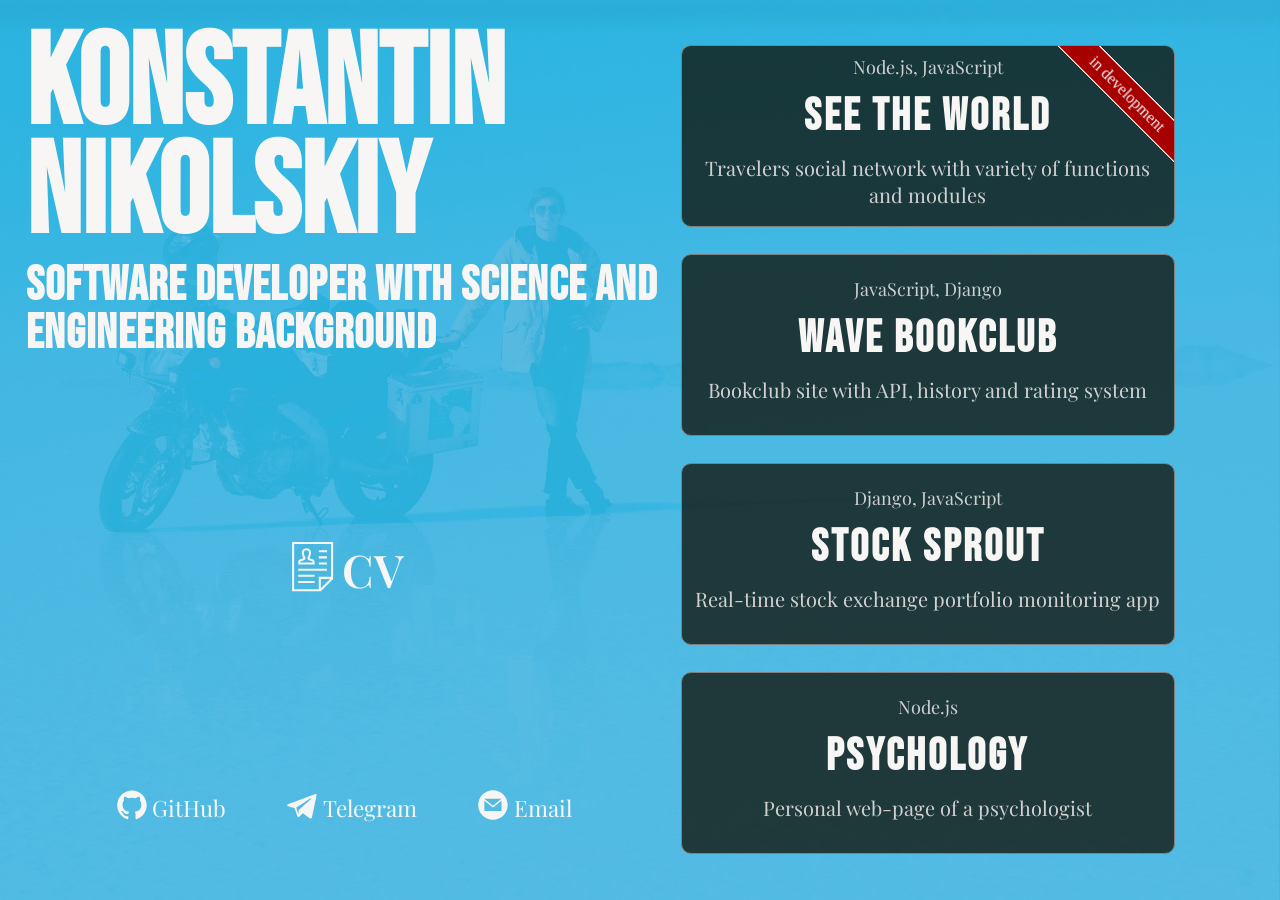
==== index.html @ f106eab8 "design improvements" ====
<!DOCTYPE html>

<html lang="en">
    <head>
        <title>Nikolskiy.dev</title>
        <meta name="viewport" content="width=device-width, initial-scale=1, maximum-scale=1, user-scalable=no">
        <script src="homepage.js"></script>
        <link href="styles.css" rel="stylesheet">
        <link href="favicon.ico" rel="icon">

        <link rel="preconnect" href="https://fonts.googleapis.com">
        <link rel="preconnect" href="https://fonts.gstatic.com" crossorigin>
        <link href="https://fonts.googleapis.com/css2?family=Bebas+Neue&family=News+Cycle:wght@400;700&family=Playfair+Display:wght@400;500;600&family=Tangerine:wght@400;700&display=swap" rel="stylesheet">
        <link href="https://fonts.googleapis.com/css2?family=Russo+One&display=swap" rel="stylesheet">

        <body>
        <div class="main-background"></div>
        <section id="main-view">
            <div class="flex-container" id="main-container">
                <div class="flex-column left-column">
                    <div class="brand-container">
                        <h1 id="name">Konstantin Nikolskiy</h1>
                        <h2 class="main__subtext"> Software Developer with science and engineering background</h2>
                    </div>

                    <button class="CV-btn">
                        <svg viewBox="0 0 26 26" class="svg-CV"><path d="M22 0h-20v24h14l6-6v-18zm-7 23h-12v-22h18v16h-6v6zm1-5h4.586l-4.586 4.586v-4.586zm-3 1h-8v1h8v-1zm0-3h-8v1h8v-1zm6-2v-1h-14v1h14zm0-4h-4v1h4v-1zm-6.006 1h-7.991l-.003-.789c-.003-.72-.006-1.615 1.314-1.92 1.483-.341 1.236-.418 1.158-.563-1.078-1.988-.71-3.173-.395-3.703.388-.651 1.089-1.025 1.923-1.025.827 0 1.523.368 1.91 1.011.545.904.409 2.222-.379 3.713-.105.196-.195.255 1.119.559 1.355.312 1.352 1.212 1.35 1.936l-.006.781zm-6.994-1h6c-.007-.547-.07-.626-.54-.734-.855-.198-1.629-.376-1.901-.972-.142-.311-.113-.66.087-1.039.61-1.151.758-2.146.407-2.729-.276-.458-.778-.526-1.053-.526-.48 0-.857.19-1.063.537-.352.59-.201 1.58.414 2.714.204.377.236.727.095 1.039-.269.598-1.036.774-1.847.962-.525.121-.593.202-.599.748zm13-2v-1h-4v1h4zm0-4h-4v1h4v-1z"/></svg>
                        <span class="CV-text">CV</span>
                    </button>

                    <div class="social-links">
                        <a class="flex" href="https://github.com/Javier-Nieves">
                            <svg viewBox="-1 -1 30 30" class="svg-link">
                                <path d="M12 .297c-6.63 0-12 5.373-12 12 0 5.303 3.438 9.8 8.205 11.385.6.113.82-.258.82-.577 0-.285-.01-1.04-.015-2.04-3.338.724-4.042-1.61-4.042-1.61C4.422 18.07 3.633 17.7 3.633 17.7c-1.087-.744.084-.729.084-.729 1.205.084 1.838 1.236 1.838 1.236 1.07 1.835 2.809 1.305 3.495.998.108-.776.417-1.305.76-1.605-2.665-.3-5.466-1.332-5.466-5.93 0-1.31.465-2.38 1.235-3.22-.135-.303-.54-1.523.105-3.176 0 0 1.005-.322 3.3 1.23.96-.267 1.98-.399 3-.405 1.02.006 2.04.138 3 .405 2.28-1.552 3.285-1.23 3.285-1.23.645 1.653.24 2.873.12 3.176.765.84 1.23 1.91 1.23 3.22 0 4.61-2.805 5.625-5.475 5.92.42.36.81 1.096.81 2.22 0 1.606-.015 2.896-.015 3.286 0 .315.21.69.825.57C20.565 22.092 24 17.592 24 12.297c0-6.627-5.373-12-12-12">
                                </path>
                            </svg>
                            <span class="link-text-white">GitHub</span>
                        </a>
                        <a href="https://t.me/JavierNikolskiy">
                            <svg viewBox="-1 -1 30 30" class="svg-link" style="fill-rule:evenodd;clip-rule:evenodd;stroke-linejoin:round;stroke-miterlimit:1.41421;"><path id="telegram-1" d="M18.384,22.779c0.322,0.228 0.737,0.285 1.107,0.145c0.37,-0.141 0.642,-0.457 0.724,-0.84c0.869,-4.084 2.977,-14.421 3.768,-18.136c0.06,-0.28 -0.04,-0.571 -0.26,-0.758c-0.22,-0.187 -0.525,-0.241 -0.797,-0.14c-4.193,1.552 -17.106,6.397 -22.384,8.35c-0.335,0.124 -0.553,0.446 -0.542,0.799c0.012,0.354 0.25,0.661 0.593,0.764c2.367,0.708 5.474,1.693 5.474,1.693c0,0 1.452,4.385 2.209,6.615c0.095,0.28 0.314,0.5 0.603,0.576c0.288,0.075 0.596,-0.004 0.811,-0.207c1.216,-1.148 3.096,-2.923 3.096,-2.923c0,0 3.572,2.619 5.598,4.062Zm-11.01,-8.677l1.679,5.538l0.373,-3.507c0,0 6.487,-5.851 10.185,-9.186c0.108,-0.098 0.123,-0.262 0.033,-0.377c-0.089,-0.115 -0.253,-0.142 -0.376,-0.064c-4.286,2.737 -11.894,7.596 -11.894,7.596Z"/></svg>
                            <span class="link-text-white">Telegram</span>
                        </a>
                        <a href="mailto:otro.konstantin@gmail.com">
                            <svg viewBox="-1 -1 30 30" class="svg-link"><path d="M12 .02c-6.627 0-12 5.373-12 12s5.373 12 12 12 12-5.373 12-12-5.373-12-12-12zm6.99 6.98l-6.99 5.666-6.991-5.666h13.981zm.01 10h-14v-8.505l7 5.673 7-5.672v8.504z"/></svg>
                            <span class="link-text-white">Email</span>
                        </a>
                    </div>

                </div>

                <div class="right-column">
                    <div class="flex-column-container">

                        <article class="project-card world">
                            <div class="dev-ribbon">in development</div>
                            <div class="flex-column project-card__content" data-name="world">
                                <div class="flex-container spinner">
                                    <div class="flex-column">
                                        <h2>See the World</h2>
                                        <div class="server-text" class="server-text">Waking up the server...</div>
                                    </div>
                                    <div class="lds-dual-ring"></div>
                                </div>
                                <div class="flex-column projectDesc-container">
                                    <p class="projectDesc__small-text">Node.js, JavaScript</p>
                                    <h2 class="projectDesc__big-text">See the World</h2>
                                    <p class="projectDesc__medium-text">Travelers social network with variety of functions and modules</p>
                                </div>
                                <div class="flex-column ExpandedCardContent">
                                    <div class="flex-column features-container world">
                                        <p class="feature-text world"> - Friend requests, likes, comments, password change </p>
                                        <p class="feature-text world"> - JSON web tokens authentification</p>
                                        <p class="feature-text world"> - External modules for email and map features </p>
                                    </div>
                                    <div class="flex linkContainer" style="gap:3vw">
                                        <a class="flex projectLink world" href="https://seetheworld.onrender.com/">
                                            <svg viewBox="-1 -1 30 30" class="svg-project">
                                                <!-- <path d="M22 24h-17c-1.657 0-3-1.343-3-3v-18c0-1.657 1.343-3 3-3h17v24zm-2-4h-14.505c-1.375 0-1.375 2 0 2h14.505v-2zm0-18h-3v9l-2-1.547-2 1.547v-9h-8v16h15v-16z"/></svg> -->
                                                <path d="M12 0c-6.627 0-12 5.373-12 12s5.373 12 12 12 12-5.373 12-12-5.373-12-12-12zm9.567 9.098c-.059-.058-.127-.108-.206-.138-.258-.101-1.35.603-1.515.256-.108-.231-.327.148-.578.008-.121-.067-.459-.52-.611-.465-.312.112.479.974.694 1.087.203-.154.86-.469 1.002-.039.271.812-.745 1.702-1.264 2.171-.775.702-.63-.454-1.159-.86-.277-.213-.274-.667-.555-.824-.125-.071-.7-.732-.694-.821l-.017.167c-.095.072-.297-.27-.319-.325 0 .298.485.772.646 1.011.273.409.42 1.005.756 1.339.179.18.866.923 1.045.908l.921-.437c.649.154-1.531 3.237-1.738 3.619-.171.321.139 1.112.114 1.49-.029.437-.374.579-.7.817-.35.255-.268.752-.562.934-.521.321-.897 1.366-1.639 1.361-.219-.001-1.151.364-1.273.007-.095-.258-.223-.455-.356-.71-.131-.25-.015-.51-.175-.731-.11-.154-.479-.502-.513-.684-.002-.157.118-.632.283-.715.231-.118.044-.462.016-.663-.048-.357-.27-.652-.535-.859-.393-.302-.189-.542-.098-.974 0-.206-.126-.476-.402-.396-.57.166-.396-.445-.812-.417-.299.021-.543.211-.821.295-.349.104-.707-.083-1.053-.126-1.421-.179-1.885-1.804-1.514-2.976.037-.192-.115-.547-.048-.696.159-.352.485-.752.768-1.021.16-.152.365-.113.553-.231.29-.182.294-.558.578-.789.404-.328.956-.321 1.482-.392.281-.037 1.35-.268 1.518-.06 0 .039.193.611-.019.578.438.023 1.061.756 1.476.585.213-.089.135-.744.573-.427.265.19 1.45.275 1.696.07.152-.125.236-.939.053-1.031.117.116-.618.125-.686.099-.122-.044-.235.115-.43.025.117.055-.651-.358-.22-.674-.181.132-.349-.037-.544.109-.135.109.062.181-.13.277-.305.155-.535-.53-.649-.607-.118-.077-1.024-.713-.777-.298l.797.793c-.04.026-.209-.289-.209-.059.053-.136.02.585-.105.35-.056-.09.091-.14.006-.271 0-.085-.23-.169-.275-.228-.126-.157-.462-.502-.644-.585-.05-.024-.771.088-.832.111-.071.099-.131.203-.181.314-.149.055-.29.127-.423.216l-.159.356c-.068.061-.772.294-.776.303.03-.076-.492-.172-.457-.324.038-.167.215-.687.169-.877-.048-.199 1.085.287 1.158-.238.029-.227.047-.492-.316-.531.069.008.702-.249.807-.364.148-.169.486-.447.731-.447.286 0 .225-.417.356-.622.133.053-.071.38.088.512-.01-.104.45.057.494.033.105-.056.691-.023.601-.299-.101-.28.052-.197.183-.255-.02.008.248-.458.363-.456-.104-.089-.398.112-.516.103-.308-.024-.177-.525-.061-.672.09-.116-.246-.258-.25-.036-.006.332-.314.633-.243 1.075.109.666-.743-.161-.816-.115-.283.172-.515-.216-.368-.449.149-.238.51-.226.659-.48.104-.179.227-.389.388-.524.541-.454.689-.091 1.229-.042.526.048.178.125.105.327-.07.192.289.261.413.1.071-.092.232-.326.301-.499.07-.175.578-.2.527-.365 2.72 1.148 4.827 3.465 5.694 6.318zm-11.113-3.779l.068-.087.073-.019c.042-.034.086-.118.151-.104.043.009.146.095.111.148-.037.054-.066-.049-.081.101-.018.169-.188.167-.313.222-.087.037-.175-.018-.09-.104l.088-.108-.007-.049zm.442.245c.046-.045.138-.008.151-.094.014-.084.078-.178-.008-.335-.022-.042.116-.082.051-.137l-.109.032s.155-.668.364-.366l-.089.103c.135.134.172.47.215.687.127.066.324.078.098.192.117-.02-.618.314-.715.178-.072-.083.317-.139.307-.173-.004-.011-.317-.02-.265-.087zm1.43-3.547l-.356.326c-.36.298-1.28.883-1.793.705-.524-.18-1.647.667-1.826.673-.067.003.002-.641.36-.689-.141.021.993-.575 1.185-.805.678-.146 1.381-.227 2.104-.227l.326.017zm-5.086 1.19c.07.082.278.092-.026.288-.183.11-.377.809-.548.809-.51.223-.542-.439-1.109.413-.078.115-.395.158-.644.236.685-.688 1.468-1.279 2.327-1.746zm-5.24 8.793c0-.541.055-1.068.139-1.586l.292.185c.113.135.113.719.169.911.139.482.484.751.748 1.19.155.261.414.923.332 1.197.109-.179 1.081.824 1.259 1.033.418.492.74 1.088.061 1.574-.219.158.334 1.14.049 1.382l-.365.094c-.225.138-.235.397-.166.631-1.562-1.765-2.518-4.076-2.518-6.611zm14.347-5.823c.083-.01-.107.167-.107.167.033.256.222.396.581.527.437.157.038.455-.213.385-.139-.039-.854-.255-.879.025 0 .167-.679.001-.573-.175.073-.119.05-.387.186-.562.193-.255.38-.116.386.032-.001.394.398-.373.619-.399z"/></svg>
                                            </svg>
                                            <span>Site</span>
                                        </a>
                                        <a class="flex projectLink world" href="https://github.com/Javier-Nieves/See-the-World">
                                            <svg viewBox="-1 -1 30 30" class="svg-project">
                                                <path d="M12 .297c-6.63 0-12 5.373-12 12 0 5.303 3.438 9.8 8.205 11.385.6.113.82-.258.82-.577 0-.285-.01-1.04-.015-2.04-3.338.724-4.042-1.61-4.042-1.61C4.422 18.07 3.633 17.7 3.633 17.7c-1.087-.744.084-.729.084-.729 1.205.084 1.838 1.236 1.838 1.236 1.07 1.835 2.809 1.305 3.495.998.108-.776.417-1.305.76-1.605-2.665-.3-5.466-1.332-5.466-5.93 0-1.31.465-2.38 1.235-3.22-.135-.303-.54-1.523.105-3.176 0 0 1.005-.322 3.3 1.23.96-.267 1.98-.399 3-.405 1.02.006 2.04.138 3 .405 2.28-1.552 3.285-1.23 3.285-1.23.645 1.653.24 2.873.12 3.176.765.84 1.23 1.91 1.23 3.22 0 4.61-2.805 5.625-5.475 5.92.42.36.81 1.096.81 2.22 0 1.606-.015 2.896-.015 3.286 0 .315.21.69.825.57C20.565 22.092 24 17.592 24 12.297c0-6.627-5.373-12-12-12">
                                                </path>
                                            </svg>
                                            <span>Code</span>
                                        </a>
                                    </div>
                                </div>
                            </div>
                        </article>

                        <article class="project-card books">
                            <div class="flex-column project-card__content" data-name="books">
                                <!-- spinner for loading -->
                                <div class="flex-container spinner">
                                    <div class="flex-column">
                                        <h2>Wave Bookclub</h2>
                                        <div class="server-text">Waking up the server...</div>
                                    </div>
                                    <div class="lds-dual-ring"></div>
                                </div>
                                <!-- visible part in collapsed form --- top part in expanded form -->
                                <div class="flex-column projectDesc-container">
                                    <p class="projectDesc__small-text">JavaScript, Django</p>
                                    <h2 class="projectDesc__big-text">Wave Bookclub</h2>
                                    <p class="projectDesc__medium-text">Bookclub site with API, history and rating system</p>
                                </div>
                                <!-- Details in expanded form -->
                                <div class="flex-column ExpandedCardContent">
                                    <div class="flex-column features-container books">
                                        <p class="feature-text"> - Create bookclubs </p>
                                        <p class="feature-text"> - Use API to find book information </p>
                                        <p class="feature-text"> - Create reading lists and rate books </p>
                                        <p class="feature-text"> - Keep track of your reading history </p>
                                    </div>
                                    <div class="flex linkContainer">
                                        <a class="flex projectLink books" href="https://wave-bookclub.onrender.com/">
                                            <svg viewBox="-1 -1 30 30" class="svg-project">
                                                <path d="M22 24h-17c-1.657 0-3-1.343-3-3v-18c0-1.657 1.343-3 3-3h17v24zm-2-4h-14.505c-1.375 0-1.375 2 0 2h14.505v-2zm0-18h-3v9l-2-1.547-2 1.547v-9h-8v16h15v-16z"/></svg>
                                            </svg>
                                            <span>Site</span>
                                        </a>
                                        <a class="flex projectLink books" href="https://github.com/Javier-Nieves/Wave-bookclub.git">
                                            <svg viewBox="-1 -1 30 30" class="svg-project">
                                                <path d="M12 .297c-6.63 0-12 5.373-12 12 0 5.303 3.438 9.8 8.205 11.385.6.113.82-.258.82-.577 0-.285-.01-1.04-.015-2.04-3.338.724-4.042-1.61-4.042-1.61C4.422 18.07 3.633 17.7 3.633 17.7c-1.087-.744.084-.729.084-.729 1.205.084 1.838 1.236 1.838 1.236 1.07 1.835 2.809 1.305 3.495.998.108-.776.417-1.305.76-1.605-2.665-.3-5.466-1.332-5.466-5.93 0-1.31.465-2.38 1.235-3.22-.135-.303-.54-1.523.105-3.176 0 0 1.005-.322 3.3 1.23.96-.267 1.98-.399 3-.405 1.02.006 2.04.138 3 .405 2.28-1.552 3.285-1.23 3.285-1.23.645 1.653.24 2.873.12 3.176.765.84 1.23 1.91 1.23 3.22 0 4.61-2.805 5.625-5.475 5.92.42.36.81 1.096.81 2.22 0 1.606-.015 2.896-.015 3.286 0 .315.21.69.825.57C20.565 22.092 24 17.592 24 12.297c0-6.627-5.373-12-12-12">
                                                </path>
                                            </svg>
                                            <span>Code</span>
                                        </a>
                                    </div>
                                </div>
                            </div>
                        </article>

                        <article class="project-card stocks">
                            <div class="flex-column project-card__content" data-name="stocks">
                                <div class="flex-container spinner">
                                    <div class="flex-column">
                                        <h2>Stock Sprout</h2>
                                        <div class="server-text">Waking up the server...</div>
                                    </div>
                                    <div class="lds-dual-ring"></div>
                                </div>
                                <div class="flex-column projectDesc-container">
                                    <p class="projectDesc__small-text">Django, JavaScript</p>
                                    <h2 class="projectDesc__big-text">Stock Sprout</h2>
                                    <p class="projectDesc__medium-text">Real-time stock exchange portfolio monitoring app</p>
                                </div>
                                <div class="flex-column ExpandedCardContent">
                                    <div class="flex-column features-container stocks">
                                        <p class="feature-text"> - Use API to find stocks information </p>
                                        <p class="feature-text"> - Add stocks to your portfolio </p>
                                        <p class="feature-text"> - Update prices automatically to see your profits </p>
                                        <p class="feature-text"> - Keep track of trades and dividends history </p>
                                        <p class="feature-text"> - Login with your Google or GitHub account </p>
                                    </div>
                                    <div class="flex linkContainer">
                                        <a class="flex projectLink stocks" href="https://stock-sprout.onrender.com/">
                                            <svg viewBox="-1 -1 30 30" class="svg-project-white">
                                                <path d="M12 2c5.514 0 10 4.486 10 10s-4.486 10-10 10-10-4.486-10-10 4.486-10 10-10zm0-2c-6.627 0-12 5.373-12 12s5.373 12 12 12 12-5.373 12-12-5.373-12-12-12zm0 3c-4.971 0-9 4.029-9 9s4.029 9 9 9 9-4.029 9-9-4.029-9-9-9zm1 13.947v1.053h-1v-.998c-1.035-.018-2.106-.265-3-.727l.455-1.644c.956.371 2.229.765 3.225.54 1.149-.26 1.385-1.442.114-2.011-.931-.434-3.778-.805-3.778-3.243 0-1.363 1.039-2.583 2.984-2.85v-1.067h1v1.018c.725.019 1.535.145 2.442.42l-.362 1.648c-.768-.27-1.616-.515-2.442-.465-1.489.087-1.62 1.376-.581 1.916 1.711.804 3.943 1.401 3.943 3.546.002 1.718-1.344 2.632-3 2.864z">
                                                </path>
                                            </svg>
                                            <span>Site</span>
                                        </a>
                                        <a class="flex projectLink stocks" href="https://github.com/Javier-Nieves/stock-sprout">
                                            <svg viewBox="-1 -1 30 30" class="svg-project-white">
                                                <path d="M12 .297c-6.63 0-12 5.373-12 12 0 5.303 3.438 9.8 8.205 11.385.6.113.82-.258.82-.577 0-.285-.01-1.04-.015-2.04-3.338.724-4.042-1.61-4.042-1.61C4.422 18.07 3.633 17.7 3.633 17.7c-1.087-.744.084-.729.084-.729 1.205.084 1.838 1.236 1.838 1.236 1.07 1.835 2.809 1.305 3.495.998.108-.776.417-1.305.76-1.605-2.665-.3-5.466-1.332-5.466-5.93 0-1.31.465-2.38 1.235-3.22-.135-.303-.54-1.523.105-3.176 0 0 1.005-.322 3.3 1.23.96-.267 1.98-.399 3-.405 1.02.006 2.04.138 3 .405 2.28-1.552 3.285-1.23 3.285-1.23.645 1.653.24 2.873.12 3.176.765.84 1.23 1.91 1.23 3.22 0 4.61-2.805 5.625-5.475 5.92.42.36.81 1.096.81 2.22 0 1.606-.015 2.896-.015 3.286 0 .315.21.69.825.57C20.565 22.092 24 17.592 24 12.297c0-6.627-5.373-12-12-12">
                                                </path>
                                            </svg>
                                            <span>Code</span>
                                        </a>
                                    </div>
                                </div>
                            </div>
                        </article>
                        
                        <article class="project-card psychology">
                            <!-- <div class="dev-ribbon">in development</div> -->
                            <div class="flex-column project-card__content" data-name="Psychology">
                                <div class="flex-container spinner">
                                    <div class="flex-column">
                                        <h2>Psychology</h2>
                                        <div class="server-text">Waking up the server...</div>
                                    </div>
                                    <div class="lds-dual-ring"></div>
                                </div>
                                <div class="flex-column projectDesc-container">
                                    <p class="projectDesc__small-text">Node.js</p>
                                    <h2 class="projectDesc__big-text">Psychology</h2>
                                    <p class="projectDesc__medium-text">Personal web-page of a psychologist</p>
                                </div>
                                <div class="flex-column ExpandedCardContent">
                                    <div class="flex-column features-container psychology">
                                        <p class="feature-text"> - Use API to find stocks information </p>
                                        <p class="feature-text"> - Add stocks to your portfolio </p>
                                        <p class="feature-text"> - Update prices automatically to see your profits </p>
                                        <p class="feature-text"> - Keep track of trades and dividends history </p>
                                        <p class="feature-text"> - Login with your Google or GitHub account </p>
                                    </div>
                                    <div class="flex linkContainer">
                                        <a class="flex projectLink stocks" href="https://stock-sprout.onrender.com/">
                                            <svg viewBox="-1 -1 30 30" class="svg-project-white">
                                                <path d="M12 2c5.514 0 10 4.486 10 10s-4.486 10-10 10-10-4.486-10-10 4.486-10 10-10zm0-2c-6.627 0-12 5.373-12 12s5.373 12 12 12 12-5.373 12-12-5.373-12-12-12zm0 3c-4.971 0-9 4.029-9 9s4.029 9 9 9 9-4.029 9-9-4.029-9-9-9zm1 13.947v1.053h-1v-.998c-1.035-.018-2.106-.265-3-.727l.455-1.644c.956.371 2.229.765 3.225.54 1.149-.26 1.385-1.442.114-2.011-.931-.434-3.778-.805-3.778-3.243 0-1.363 1.039-2.583 2.984-2.85v-1.067h1v1.018c.725.019 1.535.145 2.442.42l-.362 1.648c-.768-.27-1.616-.515-2.442-.465-1.489.087-1.62 1.376-.581 1.916 1.711.804 3.943 1.401 3.943 3.546.002 1.718-1.344 2.632-3 2.864z">
                                                </path>
                                            </svg>
                                            <span>Site</span>
                                        </a>
                                        <a class="flex projectLink stocks" href="https://github.com/Javier-Nieves/stock-sprout">
                                            <svg viewBox="-1 -1 30 30" class="svg-project-white">
                                                <path d="M12 .297c-6.63 0-12 5.373-12 12 0 5.303 3.438 9.8 8.205 11.385.6.113.82-.258.82-.577 0-.285-.01-1.04-.015-2.04-3.338.724-4.042-1.61-4.042-1.61C4.422 18.07 3.633 17.7 3.633 17.7c-1.087-.744.084-.729.084-.729 1.205.084 1.838 1.236 1.838 1.236 1.07 1.835 2.809 1.305 3.495.998.108-.776.417-1.305.76-1.605-2.665-.3-5.466-1.332-5.466-5.93 0-1.31.465-2.38 1.235-3.22-.135-.303-.54-1.523.105-3.176 0 0 1.005-.322 3.3 1.23.96-.267 1.98-.399 3-.405 1.02.006 2.04.138 3 .405 2.28-1.552 3.285-1.23 3.285-1.23.645 1.653.24 2.873.12 3.176.765.84 1.23 1.91 1.23 3.22 0 4.61-2.805 5.625-5.475 5.92.42.36.81 1.096.81 2.22 0 1.606-.015 2.896-.015 3.286 0 .315.21.69.825.57C20.565 22.092 24 17.592 24 12.297c0-6.627-5.373-12-12-12">
                                                </path>
                                            </svg>
                                            <span>Code</span>
                                        </a>
                                    </div>
                                </div>
                            </div>
                        </article>

                    </div>
                </div>
            </div>

            <div class="social-links-mobile">
                <button>
                    <svg viewBox="0 0 26 26" class="12"><path d="M22 0h-20v24h14l6-6v-18zm-7 23h-12v-22h18v16h-6v6zm1-5h4.586l-4.586 4.586v-4.586zm-3 1h-8v1h8v-1zm0-3h-8v1h8v-1zm6-2v-1h-14v1h14zm0-4h-4v1h4v-1zm-6.006 1h-7.991l-.003-.789c-.003-.72-.006-1.615 1.314-1.92 1.483-.341 1.236-.418 1.158-.563-1.078-1.988-.71-3.173-.395-3.703.388-.651 1.089-1.025 1.923-1.025.827 0 1.523.368 1.91 1.011.545.904.409 2.222-.379 3.713-.105.196-.195.255 1.119.559 1.355.312 1.352 1.212 1.35 1.936l-.006.781zm-6.994-1h6c-.007-.547-.07-.626-.54-.734-.855-.198-1.629-.376-1.901-.972-.142-.311-.113-.66.087-1.039.61-1.151.758-2.146.407-2.729-.276-.458-.778-.526-1.053-.526-.48 0-.857.19-1.063.537-.352.59-.201 1.58.414 2.714.204.377.236.727.095 1.039-.269.598-1.036.774-1.847.962-.525.121-.593.202-.599.748zm13-2v-1h-4v1h4zm0-4h-4v1h4v-1z"/></svg>
                    <span>CV</span>
                </button>
                <a class="12" href="https://github.com/Javier-Nieves">
                    <svg viewBox="-1 -1 30 30" class="12">
                        <path d="M12 .297c-6.63 0-12 5.373-12 12 0 5.303 3.438 9.8 8.205 11.385.6.113.82-.258.82-.577 0-.285-.01-1.04-.015-2.04-3.338.724-4.042-1.61-4.042-1.61C4.422 18.07 3.633 17.7 3.633 17.7c-1.087-.744.084-.729.084-.729 1.205.084 1.838 1.236 1.838 1.236 1.07 1.835 2.809 1.305 3.495.998.108-.776.417-1.305.76-1.605-2.665-.3-5.466-1.332-5.466-5.93 0-1.31.465-2.38 1.235-3.22-.135-.303-.54-1.523.105-3.176 0 0 1.005-.322 3.3 1.23.96-.267 1.98-.399 3-.405 1.02.006 2.04.138 3 .405 2.28-1.552 3.285-1.23 3.285-1.23.645 1.653.24 2.873.12 3.176.765.84 1.23 1.91 1.23 3.22 0 4.61-2.805 5.625-5.475 5.92.42.36.81 1.096.81 2.22 0 1.606-.015 2.896-.015 3.286 0 .315.21.69.825.57C20.565 22.092 24 17.592 24 12.297c0-6.627-5.373-12-12-12">
                        </path>
                    </svg>
                    <span>GitHub</span>
                </a>
                <a href="https://t.me/JavierNikolskiy" class="12">
                    <svg viewBox="-1 -1 30 30" class="12" style="fill-rule:evenodd;clip-rule:evenodd;stroke-linejoin:round;stroke-miterlimit:1.41421;"><path id="telegram-1" d="M18.384,22.779c0.322,0.228 0.737,0.285 1.107,0.145c0.37,-0.141 0.642,-0.457 0.724,-0.84c0.869,-4.084 2.977,-14.421 3.768,-18.136c0.06,-0.28 -0.04,-0.571 -0.26,-0.758c-0.22,-0.187 -0.525,-0.241 -0.797,-0.14c-4.193,1.552 -17.106,6.397 -22.384,8.35c-0.335,0.124 -0.553,0.446 -0.542,0.799c0.012,0.354 0.25,0.661 0.593,0.764c2.367,0.708 5.474,1.693 5.474,1.693c0,0 1.452,4.385 2.209,6.615c0.095,0.28 0.314,0.5 0.603,0.576c0.288,0.075 0.596,-0.004 0.811,-0.207c1.216,-1.148 3.096,-2.923 3.096,-2.923c0,0 3.572,2.619 5.598,4.062Zm-11.01,-8.677l1.679,5.538l0.373,-3.507c0,0 6.487,-5.851 10.185,-9.186c0.108,-0.098 0.123,-0.262 0.033,-0.377c-0.089,-0.115 -0.253,-0.142 -0.376,-0.064c-4.286,2.737 -11.894,7.596 -11.894,7.596Z"/></svg>
                    <span class="12">Telegram</span>
                </a>
                <a href="mailto:otro.konstantin@gmail.com" class="12">
                    <svg viewBox="-1 -1 30 30" class="12"><path d="M12 .02c-6.627 0-12 5.373-12 12s5.373 12 12 12 12-5.373 12-12-5.373-12-12-12zm6.99 6.98l-6.99 5.666-6.991-5.666h13.981zm.01 10h-14v-8.505l7 5.673 7-5.672v8.504z"/></svg>
                    <span class="12">Email</span>
                </a>
            </div>
        </section>

        <section id="CV-view">
            <div class="flex-container" style="align-items: flex-start;">
                <div class="cv-left-part">
                    <svg viewBox="-1 -1 24 26" class='back-arrow cv-block'><path d="M18.885 3.515c-4.617-4.618-12.056-4.676-16.756-.195l-2.129-2.258v7.938h7.484l-2.066-2.191c2.82-2.706 7.297-2.676 10.073.1 4.341 4.341 1.737 12.291-5.491 12.291v4.8c3.708 0 6.614-1.244 8.885-3.515 4.686-4.686 4.686-12.284 0-16.97z"/></svg>
                    <article class="cv-block appear2">
                        <h2 class="cv-heading">Education</h2>
                        <div class="uni-block">
                            <div class="job-year">2022 - 2023</div>
                            <div class="course">Computer Science & Web programming course</div>
                            <div class="uni">Harvard University</div>
                        </div>
                        <dialog id="diplomaModal" class="flex">
                            <img class="modal-img" onclick="diplomaModal.close()">
                        </dialog>
                        <div class="uni-block">
                            <div class="job-year">2006 - 2012</div>
                            <div class="course">Master of Physics</div>
                            <div class="uni">National Research Nuclear University "MEPHI", Moscow</div>
                        </div>
                    </article>

                    <article class="cv-block appear3">
                        <h2 class="cv-heading">Certificates</h2>
                        <div id='container-diploma' class="flex" style="gap:0.5vw">
                            <div class="flex-container">
                                <img class="cv-diploma cv-diploma-big" src="img/CS50w.png" alt="CS50w diploma" loading="lazy" data-diploma="CS50w.png">
                                <div class="flex-container img-line">
                                    <img class="cv-diploma" src="img/CS50x.png" alt="CS50x diploma" loading="lazy" data-diploma="CS50x.png">
                                    <img class="cv-diploma" src="img/JS.jpg" alt="JS diploma" loading="lazy" data-diploma="JS.jpg">
                                    <img class="cv-diploma" src="img/node.jpg" alt="Node.js diploma" loading="lazy" data-diploma="node.jpg">
                                    <img class="cv-diploma" src="img/python.jpg" alt="Python diploma" loading="lazy" data-diploma="python.jpg">
                                </div>
                            </div>
                        </div>
                    </article>

                    <article class="cv-block appear5">
                        <h2 class="cv-heading">Languages</h2>
                        <div class="lang-line">
                            <img src="img/ru.png" class="small-flag">
                            <h3 class="cv-heading">Russian (native)</h3>
                        </div>
                        <div class="lang-line">
                            <img src="img/gb.png" class="small-flag">
                            <h3 class="cv-heading">English (advanced)</h3>
                        </div>
                        <div class="lang-line">
                            <img src="img/es.png" class="small-flag">
                            <h3 class="cv-heading">Spanish (advanced)</h3>
                        </div>
                    </article>
                    
                </div>
                <div class="cv-right-part">
                    <!-- <div class="cv-block appear1">
                        <h1 class="cv-heading">Konstantin Nikolskiy</h1>
                    </div> -->
                    <div class="cv-block appear3">
                        <h2 class="cv-heading"> Physicist -> Teacher -> Developer</h2>
                    </div>
                    <div class="cv-block appear4">
                        <article class="job-block">
                            <div class="job-year">2022 - Current</div>
                            <!-- <div class="job-company">School of the Russian Embassy in Colombia, Bogotá</div> -->
                            <div class="job-position">Web Developer</div>
                            <div class="job-desc">Creating web applications.</div>
                        </article>
                        <article class="job-block">
                            <div class="job-year">2020 - 2023</div>
                            <div class="job-company">School of the Russian Embassy in Colombia, Bogotá</div>
                            <div class="job-position">Computer Science, Physics teacher</div>
                            <div class="job-desc">Creating lessons that incorporate hands-on coding
                                 activities and project-based learning. Promoting personal development
                                and intelligence growth.</div>
                        </article>
                        <article class="job-block">
                            <div class="job-year">2016 - current</div>
                            <!-- <div class="job-company">self-employed</div> -->
                            <div class="job-position">Computer Science, Math and Physics tutor</div>
                            <div class="job-desc">Teaching all kinds of students, from problematic to 
                                gifted. Developing engaging lesson plans and promoting critical thinking skills.</div>
                        </article>
                        <article class="job-block">
                            <div class="job-year">2015 - 2016</div>
                            <div class="job-position">Gap year to travel the world</div>
                        </article>
                        <article class="job-block">
                            <div class="job-year">2013 - 2015</div>
                            <div class="job-company">Gamma R&D enterprise, Moscow</div>
                            <div class="job-position">Lead Engineer</div>
                            <div class="job-desc">Radio frequency devices R&D, electromagnetic
                                 compatibility testing, RF measurements, organizing team work, 
                                 creating project's documentation, patent research. </div>
                        </article>
                        <article class="job-block">
                            <div class="job-year">2012 - 2013</div>
                            <div class="job-company">Siemens RC, Moscow</div>
                            <div class="job-position">Engineer</div>
                            <div class="job-desc">Research, design and testing of radio frequency 
                                hardware, circuit design and sub-system integration for high-power 
                                RF devices.</div>
                        </article>
                    </div>
                </div>
            </div>  
        </section>

        <div class="shadow-border"></div>
    </body>
</html>
---- styles.css ----
:root {
  --title-font: 'Bebas Neue', sans-serif;
  --right-column-margin: 45vw;
  --white: #F7F6F4;
}
body {
  width: 100%;
  height: 100%;
  margin: 0;
  background-color: rgba(42, 42, 42, 0.98);
  background-image: url('img/back8.jpeg');
  background-size: cover;
}
.flex-column {
  display: flex;
  flex-direction: column;
  justify-content: center;
  align-items: center;
}
h2 {
  font-size: 2.5em;
  margin: 0 0 0 0;
  font-family: var(--title-font);
  color: var(--white);
  transition: all 0.5s ease-in-out;
  letter-spacing: 3px;
  line-height: 1em;
}
a {
  display: flex;
  align-items: center;
  padding: 10px;
  text-decoration: none;
}
.flex, .spinner {
  display: flex;
  justify-content: center;
  align-items: center;
}
.flex-container {
  position: relative;
  z-index: 1;
  overflow-y: auto;
  display: flex;
  justify-content: space-between;
  align-items: center;
  gap: 1vw;
}
.flex-column-container {
  display: flex;
  flex-direction: column;
  justify-content: center;
  align-items: center;
  gap: 3vh;
  margin: 5vh 0 5vh 0;
}
.left-column, .right-column {
  flex-direction: column;
}
.left-column {
  position: fixed;
  width: 50%;
  height: 100%;
  /* padding-left: 5%; */
  top: 0;
  left: 0;
  justify-content: space-between;
}
.right-column {
  flex: 1;
  overflow-y: scroll;
  margin-left: var(--right-column-margin);
}
.shadow-border {
  box-shadow: 0px 10px 18px 10px rgba(0, 0, 0, 0.05);
  position: fixed;
  top: 0;
  left: 0;
  width: 100%;
  z-index: 99;
}

/*! Views */
/*! Main */
.main-background {
  position: fixed;
  top: 0;
  left: 0;
  width: 100vw;
  height: 100%;
  background-image: url("img/main_back.jpg");
  background-repeat: no-repeat;
  background-size: cover;
  z-index: -1;
}
#name {
  width: 100%;
  justify-content: flex-start;
  margin: 5% 0 2% 0;
  padding: 0;
  color: var(--white);
  font-family: var(--title-font);
  font-weight: 800;
  line-height: 0.85em;
}
.main__subtext{
  font-size: 3em;
  font-family: var(--title-font);
  letter-spacing: 1px;
}
#main-background {
  transition: transform 0.5s, opacity 0.5s;
}
#main-container {
  transition: transform 0.5s, opacity 0.5s;
}
.go {
  opacity: 0;
  transform: scale(0.95);
}
/* social links */
.social-links {
  display: flex;
  gap: 40px;
  flex-direction: row;
  width: 100%;
  padding-bottom: 10%;
  margin-left: 25%;
}
.social-links > * {
  transition: all 0.5s ease-in-out;
}
.social-links > *:hover{
  text-decoration: none;
  transform: scale(1.05);
}
.svg-CV {
  fill: var(--white);
  width: 4em;
  height: 4em;
}
.svg-link {
  fill: var(--white);
  width: 2.3em;
  height: 2.3em;
}
.link-text-white, .CV-text {
  color: var(--white);
  font-size: 2.5vh;
  font-family: 'Playfair Display', serif;
  font-weight: 400;
  text-decoration: none;
}
/* spinner loader */
.lds-dual-ring {
  display: inline-block;
  width: 100px;
  height: 100px;
}
.lds-dual-ring:after {
  content: " ";
  display: block;
  width: 64px;
  height: 64px;
  margin: 8px;
  border-radius: 50%;
  border: 6px solid var(--white);
  border-color: #fff transparent #fff transparent;
  animation: lds-dual-ring 1.2s linear infinite;
}
.spinner {
  display: none;
}
.spinner  > h2 {
  font-size: 7vh;
  margin-right: 1vw;
}
@keyframes lds-dual-ring {
  0% {
    transform: rotate(0deg);
  }
  100% {
    transform: rotate(360deg);
  }
}

/*! CV */
.CV-background {
  position: fixed;
  top: 0;
  left: 0;
  width: 100%;
  height: 100%;
  background-image: url("img/CV_back.jpg");
  background-repeat: no-repeat;
  background-size: cover;
  background-attachment: fixed;
}
.cv-left-part, .cv-right-part {
display: flex;
flex-direction: column;
align-items: center;
justify-content: center;
gap: 10px;
margin: 1em 0;
}
.cv-right-part {
flex: 1;
}
.cv-right-part > * {
  width: 62vw;
}
.cv-left-part > * {
  margin-left: 0.5vw;
  width: 33vw;
}
.CV-btn {
  display: flex;
  align-items: center;
  padding: 20px;
  background-color: transparent;
  border: none;
  border-radius: 10px;
  transition: all 0.2s ease-in-out;
  background-size: cover;
  background-position: center;
  cursor: pointer;
}
.CV-btn:hover {
  text-decoration: none;
  background-color: rgba(0, 0, 0, 0.202);
  cursor: pointer;
}
.CV-text {
  color: var(--white);
  font-weight: 600;
  font-size: 5vh;
}
#CV-view {
  display: none;
  position: absolute;
  top: 0;
  height: 120vh;
  transition: transform 0.5s, opacity 0.5s;
  transform: translate3d(0, 0, 0);
  perspective: 1px;
}
.cv-block {
  background-color: rgba(42, 42, 42, 0.98);
  border-radius: 10px;
  padding: 10px;
}
.cv-block > * {
  display: flex;
  justify-content: center;
  color: var(--white);
}
.bio-text, .job-block > *  {
  font-size: 2.5vh;
  font-family: 'News Cycle', sans-serif;
  color: rgb(255, 238, 218);
}
.job-block, .uni-block {
  display: flex;
  flex-direction: column;
  color: var(--white);
  color: rgb(255, 238, 218);
}
.job-block {
  padding: 2vh;
  margin: 2vh 1vw 2vh 1vw;
  border: 1px solid rgb(255, 238, 218);
  border-radius: 10px;
}
.uni-block {
  text-align: center;
  margin: 0.5vh 0 2vh 0;
}
.uni-block > * {
  font-size: 2.4vh;
}
.course {
  font-weight: 700;
}
.cv-heading {
  color: rgb(249, 199, 128);
  margin-bottom: 0;
}
h1.cv-heading {
  margin-top: 1vh;
}
h2.cv-heading {
  font-size: 2.5em;
}
h3.cv-heading {
  margin: 0;
  color: bisque;
  font-size: 3vh;
}
.job-position {
  font-size: 3vh;
  font-weight: 700;
}
#container-diploma {
  margin-bottom: 3vh;
  padding: 5px;
}
.img-line {
  flex-wrap: wrap;
  gap: 5px;
}
.cv-diploma{
  width: 48%;
  height: 100%;
}
.cv-diploma-big {
  width: 50%;
  height: 100%;
}
.cv-diploma:hover {
  cursor: pointer;
}
/* dialog for diplomas */
dialog {
  position: fixed;
  opacity: 0;
  scale: 0;
  transition: all 0.5s;
}
dialog[open] {
  opacity: 1;
  scale: 1;
}
dialog::backdrop {
  background-color: #30210a6f;
}
.modal-img {
  width: 50vw;
}

.back-arrow {
  padding: 3vh;
  width: 7.5vw;
  height: 7.5vw;
  fill: rgb(249, 199, 128);
  transition: all 0.5s ease-in-out;
}
.back-arrow:hover {
  cursor: pointer;
  transform: scale(1.03);
  box-shadow: 0 0 0 3px var(--white);
}
.appear1, .appear2, .appear3, .appear4, .appear5 {
  height: auto;
  transition: all 1.2s;
  padding: 0;
  opacity: 0;
  transform:translateY(100px);
}
.visible-cv {
  opacity: 1;
  transform:translateY(0px);
  padding: 10px;
}

/*! projects - general */
.right-column {
  overflow: visible;
}
.flex-column-container {
  overflow: visible;
}
.project-card {
  position: relative;
  overflow: hidden;
  display: flex;
  justify-content: center;
  background-color: rgba(15, 14, 3, 0.75);
  border: 1px solid gray;
  border-radius: 10px;
  color: black;
  width: 70%;
  height: 20vh;
  transition: all 0.5s;
  transform-origin: center;
}
.expanded {
  margin-left: calc(-1 * var(--right-column-margin));
  top: 0;
  width: 100vw;
  height: 101vh;
  /* transform: scale(1); */
  border-radius: 0;
  background-color: rgb(15, 14, 3);
  background-repeat: no-repeat;
  background-size: cover;
}
.project-btn {
  padding: 10px;
  border: none;
  cursor: pointer;
}
.projectDesc__big-text {
  margin: 15px 0;
}
.projectDesc__small-text, .projectDesc__medium-text, .feature-text {
  padding: 0 5px;
  margin: 0;
  font-size: 2vh;
  font-family: 'Playfair Display', serif;
  color: rgb(209, 209, 209);
  transition: all 0.5s ease-in-out;
  text-align: center;
}
.feature-text {
  font-size: 26px;
  color: var(--white);
  padding: 12px;
}
.project-card:hover {
  cursor: pointer;
  box-shadow: 0px 15px 20px rgba(0, 0, 0, 0.4);
}
.darkened {
  background-color: rgba(3, 3, 3, 0.8);
}
.fade > * {
  color: rgb(76, 76, 76);
}
.server-text {
  color: var(--white);
}

.expanded:hover {
  cursor:default;
}
#projects-view {
  display: none;
}
.lang-line {
  margin: 1vh 0 1vh 0;
  display: flex;
  align-items: center;
  gap: 1vw;
}
.small-flag {
  width: 2vw;
}
.projectDesc-container {
  margin-top: 10px;
  transition: all 1s ease-in-out;
}
.project-card__content {
  justify-content: center;
}
.projectLink {
  width: 40%;
  padding: 15px;
  border: 1px solid var(--white);
  border-radius: 10px;
  color: rgba(0, 0, 0, 0.65);
  text-decoration: none;
}
.projectLink span {
  font-size: 1.5em;
  font-family: 'Playfair Display', serif;
  font-weight: 400;
}
.linkContainer {
  gap:3vw;
}
.ExpandedCardContent {
  /* display: none; */
  margin-top: 20px;
  width: 80%;
  height: 0px;
  opacity: 0;
  justify-content: center;
  gap: 1vw;
  transition: all 1s ease-in-out;
}
.visible {
  /* display: flex; */
  opacity: 1;
  height: 50%;
}

.features-container {
  width: 100%;
  border-radius: 10px;
  padding: 15px;
  text-align: center;
  font-family: 'Playfair Display', serif;
}
.svg-project, .svg-project-white {
  fill: rgba(0, 0, 0, 0.65);
  width: 3em;
  height: 3em;
}
.svg-project-white {
  fill: var(--white);
}
.text3 {
  font-size: 2em;
}
.dev-ribbon {
  position: absolute;
  top: 144px;
  right: -70px;
  background-color: rgb(166, 0, 0);
  color: var(--white);
  padding: 5px 100px;
  border: 1px solid var(--white);
  transition: all 0.5s ease-in-out;
  transform: rotate(45deg); /* Rotate the ribbon */
  transform-origin: top right; /* Set rotation origin */
}
.dark-ribbon {
  background-color: rgb(77, 1, 1) !important;
  color: rgb(76, 76, 76) !important;
  border: 1px solid grey !important;
}

.projectLink:hover {
  animation: shimmer 1s infinite alternate;
}
@keyframes shimmer {
  1%, 18%, 22%, 25%, 53%, 57%, 99% {
    text-shadow:
      0 0 3px #fff,
      0 0 13px #fff,
      0 0 30px rgba(255, 247, 0, 0.862),
      0 0 50px rgb(193, 207, 0);
    box-shadow:
    0 0 10px rgba(255, 255, 255, 0.3),
    0 0 35px rgba(242, 255, 0, 0.2)
  }
  0%, 20%, 24%, 55%, 100% {       
    text-shadow: none;
    box-shadow: none;
  }
}

/*! BOOKS  */
.expanded.books{
  background-image: url("img/books_back.jpg");
}
.projectLink.books {
  background-color: rgba(221, 219, 219, 0.9);
}
.projectDesc__big-text.books, .projectDesc__small-text.books, 
.projectDesc__medium-text.books {
  color: var(--white);
}
.projectDesc__medium-text.books {
  font-size: 2em;
}
.projectDesc__big-text.books {
  letter-spacing: -3px;
  font-family: 'Tangerine', cursive;
  font-size: 11em;
  font-weight: 700;
  margin-right: 30px;
}
.features-container.books {
  background-color: rgba(2, 2, 2, 0.7);
  border: none;
}


/*! STOCKS  */
.expanded.stocks {
  background-image: url("img/stocks_back.jpeg");
}
.projectLink.stocks {
  background-color: rgba(182, 138, 16, 0.9);
}
.projectDesc__big-text.stocks, .projectDesc__small-text.stocks, .projectDesc__medium-text.stocks {
  -webkit-text-stroke: 1px var(--white);
  -webkit-text-fill-color: rgba(249, 205, 27, 0.831);
}
.projectDesc__medium-text.stocks {
  font-size: 5vh;
}
.projectDesc__big-text.stocks {
  font-size: 10em;
  font-family: var(--title-font);
  font-weight: 500;
  letter-spacing: -2px;
  margin: 10px 0 -20px 0;
  -webkit-text-stroke: 3px var(--white);
}
.features-container.stocks {
  background-color: rgba(182, 138, 16, 0.9);
}

/*! WORLD */
.expanded.world{
  background-image: url("img/world_back.jpg");
}
.projectLink.world {
  background-color: rgba(221, 219, 219, 0.9);
}
.projectDesc__big-text.world, .projectDesc__small-text.world, 
.projectDesc__medium-text.world, .feature-text.world {
  color: #1D1C13;
}
.projectDesc__small-text.world {
  font-size: 1.5em;
}
.projectDesc__big-text.world {
  margin: 25px 0;
  letter-spacing: -3px;
  font-family: 'Russo One', sans-serif;
}
.features-container.world {
  background-color: rgba(221, 219, 219, 0.9);
}


/*! PSYCHOLOGY */
.features-container.psychology {
  background-color: rgba(221, 219, 219, 0.9);
  border: 1px solid var(--white);
}



/*! --------------------------------------- Mobile devices --------------------------------------- */
.social-links-mobile {
  display: none;
}

@media screen and (max-width: 3000px) {
  #name {
    font-size: 6em;
  }
}

@media screen and (max-width: 1600px) {
  .projectDesc__small-text {
    font-size: 15px;
  }
  .projectDesc__medium-text {
    font-size: 18px;
  }
  .projectDesc__medium-text.world {
    font-size: 4vh;
    margin: 0 0 3vh 0;
  }
  .projectDesc__big-text {
    font-size: 52px;
  }
  .projectDesc__big-text.world {
    font-size: 7em;
  }

  .text1 {
    font-size: 2em;
  }

}

@media screen and (max-width: 1450px) {
  .left-column {
    padding-left: 2vw;
  }

}
/*! phones */
/* iphone pro max */
@media (orientation: portrait) and (max-width: 500px) {
  .social-links-mobile {
    display: flex;
    justify-content: center;
    align-items: center;
    flex-wrap: wrap;
    gap: 10px;
  }
  .social-links-mobile > * {
    background-color: var(--white);
    font-size: 12px;
    width: 40%;
    height: 40px;
    padding: 5px;
    margin: 5px;
    border: 1px solid black;

  }
  .social-links-mobile > * > * {
    color: #1D1C13;
    fill: #1D1C13;
    width: 35px;
    height: 35px;
  }

  #main-container {
    display: flex;
    flex-direction: column;
  }
  .left-column {
    position: inherit;
    padding-left: 0;
    width: 100%;
  }
  .CV-btn, .social-links {
    display: none;
  }

  .right-column {
    margin-left: 0;
  }
  .project-card {
    width: 90%;
  }

  #name {
    font-size: 6em;
  }
  .main__subtext {
    padding: 0 5px;
    font-size: 3em;
  }
  .projectDesc__small-text {
    font-size: 16px;
  }
  .projectDesc__medium-text {
    font-size: 16px;
  }
  .projectDesc__big-text {
    font-size: 40px;
  }
}

/*! Tablets */
/* small iPad (landscape)*/
@media screen and (max-width: 1050px) and (orientation: landscape){
  #name {
    font-size: 6em;
  }
  .projectDesc__small-text {
    font-size: 13px;
  }
  .projectDesc__medium-text {
    font-size: 15px;
  }
  .projectDesc__big-text {
    font-size: 35px;
  }
}
/* normal iPad (landscape) */
@media screen and (max-width: 1200px) and (min-width: 1050px) and (orientation: landscape){
  #name {
    font-size: 7em;
  }
  .projectDesc__small-text {
    font-size: 15px;
  }
  .projectDesc__medium-text {
    font-size: 16px;
  }
  .projectDesc__big-text {
    font-size: 50px;
  }
}
/* big iPad (landscape) */
@media screen and (max-width: 1400px) and (min-width: 1200px) and (orientation: landscape){
  #name {
    font-size: 8em;
  }
  .projectDesc__small-text {
    font-size: 18px;
  }
  .projectDesc__medium-text {
    font-size: 20px;
  }
  .projectDesc__big-text {
    font-size: 45px;
  }
}

/* big iPad (portrait) */
@media screen and (max-width: 1050px) and (orientation: portrait) {
  .projectDesc__medium-text {
    font-size: 20px;
  }
  .social-links {
    flex-direction: column;
    gap: 3vh;
    align-items: center;
  }
}
/* iPad Air (portrait) */
@media screen and (max-width: 1050px) and (orientation: portrait) {
  #name {
    font-size: 6em;
  }
  .main__subtext {
    font-size: 3em;
  }
  .projectDesc__medium-text {
    font-size: 18px;
  }
  .projectDesc__big-text {
    font-size: 40px;
  }
  .svg-link {
    width: 40px;
    height: 40px;
  }
  .CV-btn {
    width: auto;
  }
  .svg-CV {
    width: 60px;
    height: 60px;
  }
}
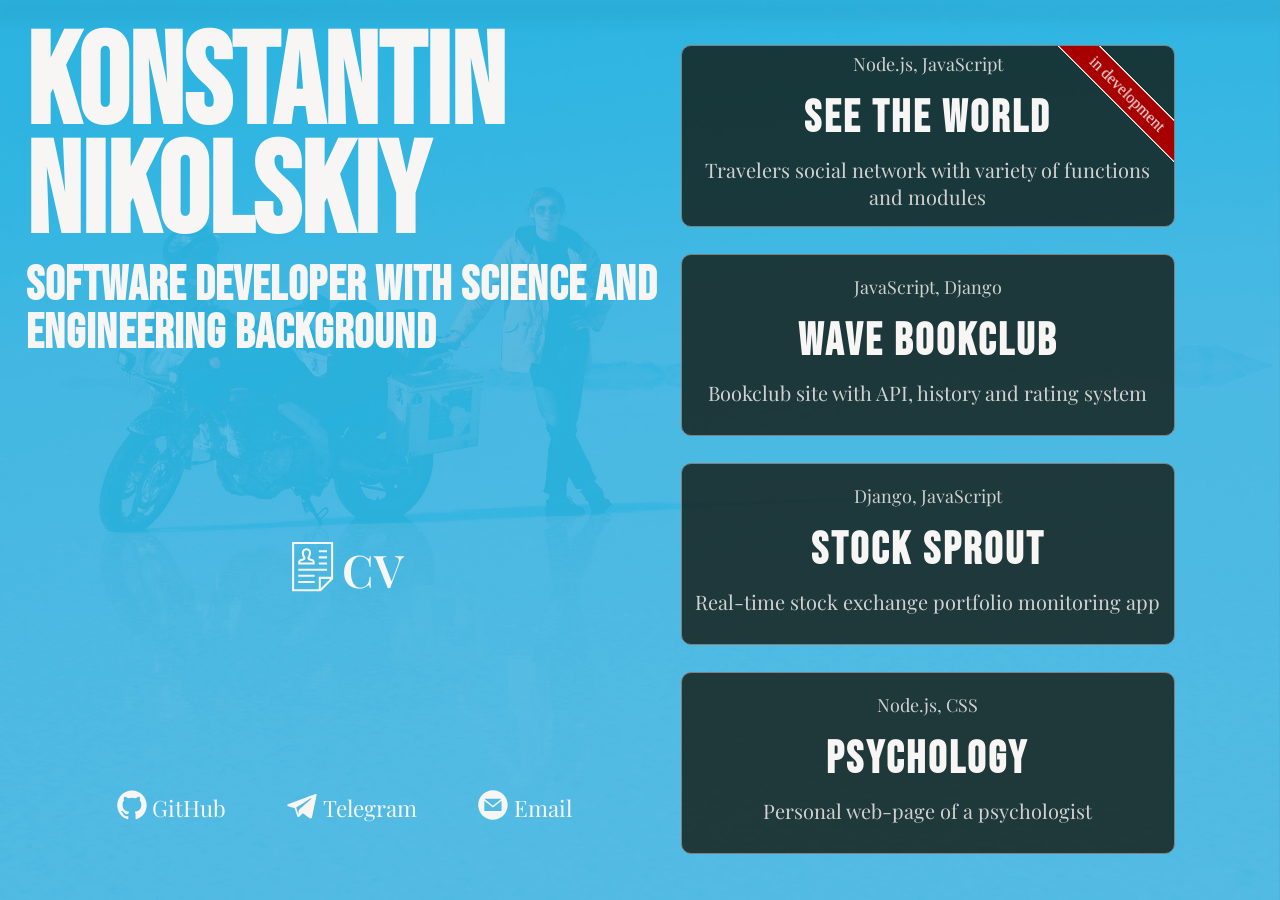
==== commit 63f199c2: "Psychology project added" ====
--- a/index.html
+++ b/index.html
@@ -10,7 +10,7 @@
 
         <link rel="preconnect" href="https://fonts.googleapis.com">
         <link rel="preconnect" href="https://fonts.gstatic.com" crossorigin>
-        <link href="https://fonts.googleapis.com/css2?family=Bebas+Neue&family=News+Cycle:wght@400;700&family=Playfair+Display:wght@400;500;600&family=Tangerine:wght@400;700&display=swap" rel="stylesheet">
+        <link href="https://fonts.googleapis.com/css2?family=Bebas+Neue&family=News+Cycle:wght@400;700&family=Playfair+Display:wght@400;500;600&family=Tangerine:wght@400;700&family=Philosopher:ital,wght@0,400;0,700;1,400;1,700&display=swap" rel="stylesheet">
         <link href="https://fonts.googleapis.com/css2?family=Russo+One&display=swap" rel="stylesheet">
 
         <body>
@@ -62,20 +62,19 @@
                                     <div class="lds-dual-ring"></div>
                                 </div>
                                 <div class="flex-column projectDesc-container">
-                                    <p class="projectDesc__small-text">Node.js, JavaScript</p>
+                                    <div class="projectDesc__small-text">Node.js, JavaScript</div>
                                     <h2 class="projectDesc__big-text">See the World</h2>
-                                    <p class="projectDesc__medium-text">Travelers social network with variety of functions and modules</p>
+                                    <div class="projectDesc__medium-text">Travelers social network with variety of functions and modules</div>
                                 </div>
                                 <div class="flex-column ExpandedCardContent">
                                     <div class="flex-column features-container world">
-                                        <p class="feature-text world"> - Friend requests, likes, comments, password change </p>
-                                        <p class="feature-text world"> - JSON web tokens authentification</p>
-                                        <p class="feature-text world"> - External modules for email and map features </p>
+                                        <p> - Friend requests, likes, comments, password change </p>
+                                        <p> - JSON web tokens authentification</p>
+                                        <p> - External modules for email and map features </p>
                                     </div>
                                     <div class="flex linkContainer" style="gap:3vw">
                                         <a class="flex projectLink world" href="https://seetheworld.onrender.com/">
                                             <svg viewBox="-1 -1 30 30" class="svg-project">
-                                                <!-- <path d="M22 24h-17c-1.657 0-3-1.343-3-3v-18c0-1.657 1.343-3 3-3h17v24zm-2-4h-14.505c-1.375 0-1.375 2 0 2h14.505v-2zm0-18h-3v9l-2-1.547-2 1.547v-9h-8v16h15v-16z"/></svg> -->
                                                 <path d="M12 0c-6.627 0-12 5.373-12 12s5.373 12 12 12 12-5.373 12-12-5.373-12-12-12zm9.567 9.098c-.059-.058-.127-.108-.206-.138-.258-.101-1.35.603-1.515.256-.108-.231-.327.148-.578.008-.121-.067-.459-.52-.611-.465-.312.112.479.974.694 1.087.203-.154.86-.469 1.002-.039.271.812-.745 1.702-1.264 2.171-.775.702-.63-.454-1.159-.86-.277-.213-.274-.667-.555-.824-.125-.071-.7-.732-.694-.821l-.017.167c-.095.072-.297-.27-.319-.325 0 .298.485.772.646 1.011.273.409.42 1.005.756 1.339.179.18.866.923 1.045.908l.921-.437c.649.154-1.531 3.237-1.738 3.619-.171.321.139 1.112.114 1.49-.029.437-.374.579-.7.817-.35.255-.268.752-.562.934-.521.321-.897 1.366-1.639 1.361-.219-.001-1.151.364-1.273.007-.095-.258-.223-.455-.356-.71-.131-.25-.015-.51-.175-.731-.11-.154-.479-.502-.513-.684-.002-.157.118-.632.283-.715.231-.118.044-.462.016-.663-.048-.357-.27-.652-.535-.859-.393-.302-.189-.542-.098-.974 0-.206-.126-.476-.402-.396-.57.166-.396-.445-.812-.417-.299.021-.543.211-.821.295-.349.104-.707-.083-1.053-.126-1.421-.179-1.885-1.804-1.514-2.976.037-.192-.115-.547-.048-.696.159-.352.485-.752.768-1.021.16-.152.365-.113.553-.231.29-.182.294-.558.578-.789.404-.328.956-.321 1.482-.392.281-.037 1.35-.268 1.518-.06 0 .039.193.611-.019.578.438.023 1.061.756 1.476.585.213-.089.135-.744.573-.427.265.19 1.45.275 1.696.07.152-.125.236-.939.053-1.031.117.116-.618.125-.686.099-.122-.044-.235.115-.43.025.117.055-.651-.358-.22-.674-.181.132-.349-.037-.544.109-.135.109.062.181-.13.277-.305.155-.535-.53-.649-.607-.118-.077-1.024-.713-.777-.298l.797.793c-.04.026-.209-.289-.209-.059.053-.136.02.585-.105.35-.056-.09.091-.14.006-.271 0-.085-.23-.169-.275-.228-.126-.157-.462-.502-.644-.585-.05-.024-.771.088-.832.111-.071.099-.131.203-.181.314-.149.055-.29.127-.423.216l-.159.356c-.068.061-.772.294-.776.303.03-.076-.492-.172-.457-.324.038-.167.215-.687.169-.877-.048-.199 1.085.287 1.158-.238.029-.227.047-.492-.316-.531.069.008.702-.249.807-.364.148-.169.486-.447.731-.447.286 0 .225-.417.356-.622.133.053-.071.38.088.512-.01-.104.45.057.494.033.105-.056.691-.023.601-.299-.101-.28.052-.197.183-.255-.02.008.248-.458.363-.456-.104-.089-.398.112-.516.103-.308-.024-.177-.525-.061-.672.09-.116-.246-.258-.25-.036-.006.332-.314.633-.243 1.075.109.666-.743-.161-.816-.115-.283.172-.515-.216-.368-.449.149-.238.51-.226.659-.48.104-.179.227-.389.388-.524.541-.454.689-.091 1.229-.042.526.048.178.125.105.327-.07.192.289.261.413.1.071-.092.232-.326.301-.499.07-.175.578-.2.527-.365 2.72 1.148 4.827 3.465 5.694 6.318zm-11.113-3.779l.068-.087.073-.019c.042-.034.086-.118.151-.104.043.009.146.095.111.148-.037.054-.066-.049-.081.101-.018.169-.188.167-.313.222-.087.037-.175-.018-.09-.104l.088-.108-.007-.049zm.442.245c.046-.045.138-.008.151-.094.014-.084.078-.178-.008-.335-.022-.042.116-.082.051-.137l-.109.032s.155-.668.364-.366l-.089.103c.135.134.172.47.215.687.127.066.324.078.098.192.117-.02-.618.314-.715.178-.072-.083.317-.139.307-.173-.004-.011-.317-.02-.265-.087zm1.43-3.547l-.356.326c-.36.298-1.28.883-1.793.705-.524-.18-1.647.667-1.826.673-.067.003.002-.641.36-.689-.141.021.993-.575 1.185-.805.678-.146 1.381-.227 2.104-.227l.326.017zm-5.086 1.19c.07.082.278.092-.026.288-.183.11-.377.809-.548.809-.51.223-.542-.439-1.109.413-.078.115-.395.158-.644.236.685-.688 1.468-1.279 2.327-1.746zm-5.24 8.793c0-.541.055-1.068.139-1.586l.292.185c.113.135.113.719.169.911.139.482.484.751.748 1.19.155.261.414.923.332 1.197.109-.179 1.081.824 1.259 1.033.418.492.74 1.088.061 1.574-.219.158.334 1.14.049 1.382l-.365.094c-.225.138-.235.397-.166.631-1.562-1.765-2.518-4.076-2.518-6.611zm14.347-5.823c.083-.01-.107.167-.107.167.033.256.222.396.581.527.437.157.038.455-.213.385-.139-.039-.854-.255-.879.025 0 .167-.679.001-.573-.175.073-.119.05-.387.186-.562.193-.255.38-.116.386.032-.001.394.398-.373.619-.399z"/></svg>
                                             </svg>
                                             <span>Site</span>
@@ -104,17 +103,17 @@
                                 </div>
                                 <!-- visible part in collapsed form --- top part in expanded form -->
                                 <div class="flex-column projectDesc-container">
-                                    <p class="projectDesc__small-text">JavaScript, Django</p>
+                                    <div class="projectDesc__small-text">JavaScript, Django</div>
                                     <h2 class="projectDesc__big-text">Wave Bookclub</h2>
-                                    <p class="projectDesc__medium-text">Bookclub site with API, history and rating system</p>
+                                    <div class="projectDesc__medium-text">Bookclub site with API, history and rating system</div>
                                 </div>
                                 <!-- Details in expanded form -->
                                 <div class="flex-column ExpandedCardContent">
                                     <div class="flex-column features-container books">
-                                        <p class="feature-text"> - Create bookclubs </p>
-                                        <p class="feature-text"> - Use API to find book information </p>
-                                        <p class="feature-text"> - Create reading lists and rate books </p>
-                                        <p class="feature-text"> - Keep track of your reading history </p>
+                                        <p> - Create bookclubs </p>
+                                        <p> - Use API to find book information </p>
+                                        <p> - Create reading lists and rate books </p>
+                                        <p> - Keep track of your reading history </p>
                                     </div>
                                     <div class="flex linkContainer">
                                         <a class="flex projectLink books" href="https://wave-bookclub.onrender.com/">
@@ -145,17 +144,17 @@
                                     <div class="lds-dual-ring"></div>
                                 </div>
                                 <div class="flex-column projectDesc-container">
-                                    <p class="projectDesc__small-text">Django, JavaScript</p>
+                                    <div class="projectDesc__small-text">Django, JavaScript</div>
                                     <h2 class="projectDesc__big-text">Stock Sprout</h2>
-                                    <p class="projectDesc__medium-text">Real-time stock exchange portfolio monitoring app</p>
+                                    <div class="projectDesc__medium-text">Real-time stock exchange portfolio monitoring app</div>
                                 </div>
                                 <div class="flex-column ExpandedCardContent">
                                     <div class="flex-column features-container stocks">
-                                        <p class="feature-text"> - Use API to find stocks information </p>
-                                        <p class="feature-text"> - Add stocks to your portfolio </p>
-                                        <p class="feature-text"> - Update prices automatically to see your profits </p>
-                                        <p class="feature-text"> - Keep track of trades and dividends history </p>
-                                        <p class="feature-text"> - Login with your Google or GitHub account </p>
+                                        <p> - Use API to find stocks information </p>
+                                        <p> - Add stocks to your portfolio </p>
+                                        <p> - Update prices automatically to see your profits </p>
+                                        <p> - Keep track of trades and dividends history </p>
+                                        <p> - Login with your Google or GitHub account </p>
                                     </div>
                                     <div class="flex linkContainer">
                                         <a class="flex projectLink stocks" href="https://stock-sprout.onrender.com/">
@@ -179,40 +178,41 @@
                         
                         <article class="project-card psychology">
                             <!-- <div class="dev-ribbon">in development</div> -->
-                            <div class="flex-column project-card__content" data-name="Psychology">
+                            <div class="flex-column project-card__content" data-name="psychology">
                                 <div class="flex-container spinner">
                                     <div class="flex-column">
                                         <h2>Psychology</h2>
-                                        <div class="server-text">Waking up the server...</div>
+                                        <div class="server-text">Loading...</div>
                                     </div>
                                     <div class="lds-dual-ring"></div>
                                 </div>
                                 <div class="flex-column projectDesc-container">
-                                    <p class="projectDesc__small-text">Node.js</p>
+                                    <div class="projectDesc__small-text">Node.js, CSS</div>
                                     <h2 class="projectDesc__big-text">Psychology</h2>
-                                    <p class="projectDesc__medium-text">Personal web-page of a psychologist</p>
+                                    <div class="projectDesc__medium-text">Personal web-page of a psychologist</div>
                                 </div>
                                 <div class="flex-column ExpandedCardContent">
                                     <div class="flex-column features-container psychology">
-                                        <p class="feature-text"> - Use API to find stocks information </p>
-                                        <p class="feature-text"> - Add stocks to your portfolio </p>
-                                        <p class="feature-text"> - Update prices automatically to see your profits </p>
-                                        <p class="feature-text"> - Keep track of trades and dividends history </p>
-                                        <p class="feature-text"> - Login with your Google or GitHub account </p>
+                                        <p> - Minimalistic design </p>
+                                        <p> - Custom email contact form (with Nodemailer) </p>
+                                        <p> - Design adaptations for laptops, tablets and phones </p>
+                                        <p> - Modern frontend features </p>
                                     </div>
                                     <div class="flex linkContainer">
-                                        <a class="flex projectLink stocks" href="https://stock-sprout.onrender.com/">
-                                            <svg viewBox="-1 -1 30 30" class="svg-project-white">
+                                        <a class="flex projectLink psychology" href="https://nikolskaya.org">
+                                            <img src="img/brain.svg" class="svg-project-white"/>
+                                            <!-- <svg viewBox="-1 -1 30 30" class="svg-project-white">
                                                 <path d="M12 2c5.514 0 10 4.486 10 10s-4.486 10-10 10-10-4.486-10-10 4.486-10 10-10zm0-2c-6.627 0-12 5.373-12 12s5.373 12 12 12 12-5.373 12-12-5.373-12-12-12zm0 3c-4.971 0-9 4.029-9 9s4.029 9 9 9 9-4.029 9-9-4.029-9-9-9zm1 13.947v1.053h-1v-.998c-1.035-.018-2.106-.265-3-.727l.455-1.644c.956.371 2.229.765 3.225.54 1.149-.26 1.385-1.442.114-2.011-.931-.434-3.778-.805-3.778-3.243 0-1.363 1.039-2.583 2.984-2.85v-1.067h1v1.018c.725.019 1.535.145 2.442.42l-.362 1.648c-.768-.27-1.616-.515-2.442-.465-1.489.087-1.62 1.376-.581 1.916 1.711.804 3.943 1.401 3.943 3.546.002 1.718-1.344 2.632-3 2.864z">
                                                 </path>
-                                            </svg>
+                                            </svg> -->
                                             <span>Site</span>
                                         </a>
-                                        <a class="flex projectLink stocks" href="https://github.com/Javier-Nieves/stock-sprout">
-                                            <svg viewBox="-1 -1 30 30" class="svg-project-white">
+                                        <a class="flex projectLink psychology" href="https://github.com/Javier-Nieves/Psychology">
+                                            <img src="img/github.svg" class="svg-project-white"/>
+                                            <!-- <svg viewBox="-1 -1 30 30" class="svg-project-white">
                                                 <path d="M12 .297c-6.63 0-12 5.373-12 12 0 5.303 3.438 9.8 8.205 11.385.6.113.82-.258.82-.577 0-.285-.01-1.04-.015-2.04-3.338.724-4.042-1.61-4.042-1.61C4.422 18.07 3.633 17.7 3.633 17.7c-1.087-.744.084-.729.084-.729 1.205.084 1.838 1.236 1.838 1.236 1.07 1.835 2.809 1.305 3.495.998.108-.776.417-1.305.76-1.605-2.665-.3-5.466-1.332-5.466-5.93 0-1.31.465-2.38 1.235-3.22-.135-.303-.54-1.523.105-3.176 0 0 1.005-.322 3.3 1.23.96-.267 1.98-.399 3-.405 1.02.006 2.04.138 3 .405 2.28-1.552 3.285-1.23 3.285-1.23.645 1.653.24 2.873.12 3.176.765.84 1.23 1.91 1.23 3.22 0 4.61-2.805 5.625-5.475 5.92.42.36.81 1.096.81 2.22 0 1.606-.015 2.896-.015 3.286 0 .315.21.69.825.57C20.565 22.092 24 17.592 24 12.297c0-6.627-5.373-12-12-12">
                                                 </path>
-                                            </svg>
+                                            </svg> -->
                                             <span>Code</span>
                                         </a>
                                     </div>
@@ -304,13 +304,12 @@
                     <!-- <div class="cv-block appear1">
                         <h1 class="cv-heading">Konstantin Nikolskiy</h1>
                     </div> -->
-                    <div class="cv-block appear3">
+                    <div class="cv-block appear1">
                         <h2 class="cv-heading"> Physicist -> Teacher -> Developer</h2>
                     </div>
                     <div class="cv-block appear4">
                         <article class="job-block">
                             <div class="job-year">2022 - Current</div>
-                            <!-- <div class="job-company">School of the Russian Embassy in Colombia, Bogotá</div> -->
                             <div class="job-position">Web Developer</div>
                             <div class="job-desc">Creating web applications.</div>
                         </article>
--- a/styles.css
+++ b/styles.css
@@ -401,9 +401,9 @@
   cursor: pointer;
 }
 .projectDesc__big-text {
-  margin: 15px 0;
-}
-.projectDesc__small-text, .projectDesc__medium-text, .feature-text {
+  margin: 20px 0 15px 0;
+}
+.projectDesc__small-text, .projectDesc__medium-text, .features-container p {
   padding: 0 5px;
   margin: 0;
   font-size: 2vh;
@@ -412,7 +412,7 @@
   transition: all 0.5s ease-in-out;
   text-align: center;
 }
-.feature-text {
+.features-container p {
   font-size: 26px;
   color: var(--white);
   padding: 12px;
@@ -447,7 +447,7 @@
   width: 2vw;
 }
 .projectDesc-container {
-  margin-top: 10px;
+  margin-top: 30px;
   transition: all 1s ease-in-out;
 }
 .project-card__content {
@@ -545,15 +545,12 @@
 .expanded.books{
   background-image: url("img/books_back.jpg");
 }
-.projectLink.books {
-  background-color: rgba(221, 219, 219, 0.9);
+.books .svg-project {
+  fill: var(--white);
 }
 .projectDesc__big-text.books, .projectDesc__small-text.books, 
-.projectDesc__medium-text.books {
-  color: var(--white);
-}
-.projectDesc__medium-text.books {
-  font-size: 2em;
+.projectDesc__medium-text.books, .books p {
+  color: var(--white);
 }
 .projectDesc__big-text.books {
   letter-spacing: -3px;
@@ -562,36 +559,50 @@
   font-weight: 700;
   margin-right: 30px;
 }
-.features-container.books {
-  background-color: rgba(2, 2, 2, 0.7);
-  border: none;
-}
-
+.projectDesc__medium-text.books {
+  font-size: 2em;
+}
+.projectDesc__small-text.books {
+  font-size: 1.5em;
+}
+.features-container.books, .projectLink.books {
+  background-color: rgba(23, 15, 9, 0.9);
+  color: var(--white);
+}
 
 /*! STOCKS  */
 .expanded.stocks {
   background-image: url("img/stocks_back.jpeg");
 }
-.projectLink.stocks {
+.projectDesc-container {
+  margin-bottom: 20px;
+}
+.projectLink.stocks, .features-container.stocks {
   background-color: rgba(182, 138, 16, 0.9);
 }
 .projectDesc__big-text.stocks, .projectDesc__small-text.stocks, .projectDesc__medium-text.stocks {
   -webkit-text-stroke: 1px var(--white);
-  -webkit-text-fill-color: rgba(249, 205, 27, 0.831);
+  -webkit-text-fill-color: rgb(203, 167, 21);
+}
+.projectDesc__small-text.stocks {
+  font-size: 1.5em;
 }
 .projectDesc__medium-text.stocks {
-  font-size: 5vh;
+  font-size: 2em;
 }
 .projectDesc__big-text.stocks {
-  font-size: 10em;
+  font-size: 9em;
   font-family: var(--title-font);
   font-weight: 500;
   letter-spacing: -2px;
-  margin: 10px 0 -20px 0;
+  margin: 30px 0 0 0;
   -webkit-text-stroke: 3px var(--white);
 }
-.features-container.stocks {
-  background-color: rgba(182, 138, 16, 0.9);
+.stocks p {
+  padding: 10px;
+}
+.projectLink.stocks {
+  color: var(--white);
 }
 
 /*! WORLD */
@@ -602,7 +613,7 @@
   background-color: rgba(221, 219, 219, 0.9);
 }
 .projectDesc__big-text.world, .projectDesc__small-text.world, 
-.projectDesc__medium-text.world, .feature-text.world {
+.projectDesc__medium-text.world, .world p {
   color: #1D1C13;
 }
 .projectDesc__small-text.world {
@@ -619,12 +630,46 @@
 
 
 /*! PSYCHOLOGY */
-.features-container.psychology {
+.expanded.psychology{
+  background-image: url("img/psycho_back.jpeg");
+}
+.projectLink.psychology {
   background-color: rgba(221, 219, 219, 0.9);
-  border: 1px solid var(--white);
-}
-
-
+}
+.projectDesc__big-text.psychology, .projectDesc__small-text.psychology, 
+.projectDesc__medium-text.psychology {
+  color: rgb(56, 99, 26);
+}
+.psychology p {
+  color: rgb(40, 70, 18);
+}
+.projectDesc__small-text.psychology {
+  font-size: 1.5em;
+}
+.projectDesc__medium-text.psychology {
+  font-size: 2em;
+}
+.projectDesc__big-text.psychology {
+  background-image: linear-gradient(90deg, rgb(43, 73, 25), #6bac2b);
+  background-clip: text;
+  -webkit-background-clip: text;
+  -webkit-text-fill-color: transparent;
+  margin: 25px 0;
+  letter-spacing: -3px;
+  font-family: 'Philosopher', sans-serif;
+  font-weight: 700;
+  font-size: 7em;
+  height: 120px;
+}
+.features-container.psychology, .projectLink.psychology {
+  background-color: rgba(135, 179, 17, 0.7);
+}
+
+.psychology img {
+  margin-right: 5px;
+  height: 43px;
+  width: 43px;
+}
 
 /*! --------------------------------------- Mobile devices --------------------------------------- */
 .social-links-mobile {
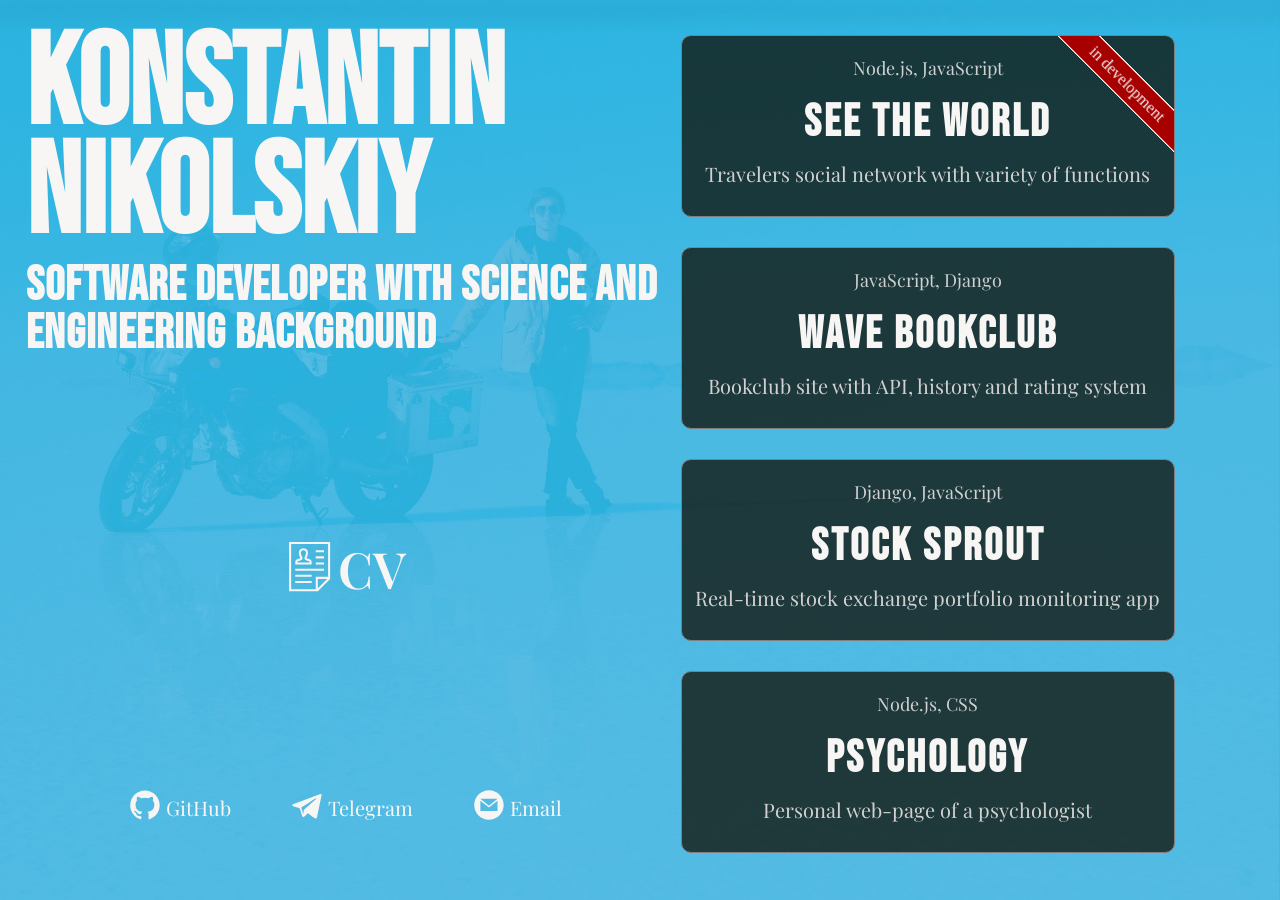
==== commit 60821e75: "mobile design (big portrait)" ====
--- a/index.html
+++ b/index.html
@@ -2,18 +2,19 @@
 
 <html lang="en">
     <head>
-        <title>Nikolskiy.dev</title>
+        <title>Konstantin Nikolskiy, Web Dev</title>
         <meta name="viewport" content="width=device-width, initial-scale=1, maximum-scale=1, user-scalable=no">
         <script src="homepage.js"></script>
         <link href="styles.css" rel="stylesheet">
         <link href="favicon.ico" rel="icon">
-
+        <link rel="canonical" href="https://nikolskiy.org">
         <link rel="preconnect" href="https://fonts.googleapis.com">
         <link rel="preconnect" href="https://fonts.gstatic.com" crossorigin>
         <link href="https://fonts.googleapis.com/css2?family=Bebas+Neue&family=News+Cycle:wght@400;700&family=Playfair+Display:wght@400;500;600&family=Tangerine:wght@400;700&family=Philosopher:ital,wght@0,400;0,700;1,400;1,700&display=swap" rel="stylesheet">
         <link href="https://fonts.googleapis.com/css2?family=Russo+One&display=swap" rel="stylesheet">
 
         <body>
+
         <div class="main-background"></div>
         <section id="main-view">
             <div class="flex-container" id="main-container">
@@ -64,7 +65,7 @@
                                 <div class="flex-column projectDesc-container">
                                     <div class="projectDesc__small-text">Node.js, JavaScript</div>
                                     <h2 class="projectDesc__big-text">See the World</h2>
-                                    <div class="projectDesc__medium-text">Travelers social network with variety of functions and modules</div>
+                                    <div class="projectDesc__medium-text">Travelers social network with variety of functions</div>
                                 </div>
                                 <div class="flex-column ExpandedCardContent">
                                     <div class="flex-column features-container world">
@@ -224,31 +225,31 @@
                 </div>
             </div>
 
-            <div class="social-links-mobile">
-                <button>
-                    <svg viewBox="0 0 26 26" class="12"><path d="M22 0h-20v24h14l6-6v-18zm-7 23h-12v-22h18v16h-6v6zm1-5h4.586l-4.586 4.586v-4.586zm-3 1h-8v1h8v-1zm0-3h-8v1h8v-1zm6-2v-1h-14v1h14zm0-4h-4v1h4v-1zm-6.006 1h-7.991l-.003-.789c-.003-.72-.006-1.615 1.314-1.92 1.483-.341 1.236-.418 1.158-.563-1.078-1.988-.71-3.173-.395-3.703.388-.651 1.089-1.025 1.923-1.025.827 0 1.523.368 1.91 1.011.545.904.409 2.222-.379 3.713-.105.196-.195.255 1.119.559 1.355.312 1.352 1.212 1.35 1.936l-.006.781zm-6.994-1h6c-.007-.547-.07-.626-.54-.734-.855-.198-1.629-.376-1.901-.972-.142-.311-.113-.66.087-1.039.61-1.151.758-2.146.407-2.729-.276-.458-.778-.526-1.053-.526-.48 0-.857.19-1.063.537-.352.59-.201 1.58.414 2.714.204.377.236.727.095 1.039-.269.598-1.036.774-1.847.962-.525.121-.593.202-.599.748zm13-2v-1h-4v1h4zm0-4h-4v1h4v-1z"/></svg>
-                    <span>CV</span>
+            <div class="social-links-mobile__container">
+                <button class="CV-btn-mobile">
+                    <svg viewBox="0 0 30 30"><path d="M22 0h-20v24h14l6-6v-18zm-7 23h-12v-22h18v16h-6v6zm1-5h4.586l-4.586 4.586v-4.586zm-3 1h-8v1h8v-1zm0-3h-8v1h8v-1zm6-2v-1h-14v1h14zm0-4h-4v1h4v-1zm-6.006 1h-7.991l-.003-.789c-.003-.72-.006-1.615 1.314-1.92 1.483-.341 1.236-.418 1.158-.563-1.078-1.988-.71-3.173-.395-3.703.388-.651 1.089-1.025 1.923-1.025.827 0 1.523.368 1.91 1.011.545.904.409 2.222-.379 3.713-.105.196-.195.255 1.119.559 1.355.312 1.352 1.212 1.35 1.936l-.006.781zm-6.994-1h6c-.007-.547-.07-.626-.54-.734-.855-.198-1.629-.376-1.901-.972-.142-.311-.113-.66.087-1.039.61-1.151.758-2.146.407-2.729-.276-.458-.778-.526-1.053-.526-.48 0-.857.19-1.063.537-.352.59-.201 1.58.414 2.714.204.377.236.727.095 1.039-.269.598-1.036.774-1.847.962-.525.121-.593.202-.599.748zm13-2v-1h-4v1h4zm0-4h-4v1h4v-1z"/></svg>
+                    <!-- <span>CV</span> -->
                 </button>
-                <a class="12" href="https://github.com/Javier-Nieves">
-                    <svg viewBox="-1 -1 30 30" class="12">
+                <a href="https://github.com/Javier-Nieves">
+                    <svg viewBox="-1 -1 27 27">
                         <path d="M12 .297c-6.63 0-12 5.373-12 12 0 5.303 3.438 9.8 8.205 11.385.6.113.82-.258.82-.577 0-.285-.01-1.04-.015-2.04-3.338.724-4.042-1.61-4.042-1.61C4.422 18.07 3.633 17.7 3.633 17.7c-1.087-.744.084-.729.084-.729 1.205.084 1.838 1.236 1.838 1.236 1.07 1.835 2.809 1.305 3.495.998.108-.776.417-1.305.76-1.605-2.665-.3-5.466-1.332-5.466-5.93 0-1.31.465-2.38 1.235-3.22-.135-.303-.54-1.523.105-3.176 0 0 1.005-.322 3.3 1.23.96-.267 1.98-.399 3-.405 1.02.006 2.04.138 3 .405 2.28-1.552 3.285-1.23 3.285-1.23.645 1.653.24 2.873.12 3.176.765.84 1.23 1.91 1.23 3.22 0 4.61-2.805 5.625-5.475 5.92.42.36.81 1.096.81 2.22 0 1.606-.015 2.896-.015 3.286 0 .315.21.69.825.57C20.565 22.092 24 17.592 24 12.297c0-6.627-5.373-12-12-12">
                         </path>
                     </svg>
-                    <span>GitHub</span>
+                    <!-- <span>GitHub</span> -->
                 </a>
-                <a href="https://t.me/JavierNikolskiy" class="12">
-                    <svg viewBox="-1 -1 30 30" class="12" style="fill-rule:evenodd;clip-rule:evenodd;stroke-linejoin:round;stroke-miterlimit:1.41421;"><path id="telegram-1" d="M18.384,22.779c0.322,0.228 0.737,0.285 1.107,0.145c0.37,-0.141 0.642,-0.457 0.724,-0.84c0.869,-4.084 2.977,-14.421 3.768,-18.136c0.06,-0.28 -0.04,-0.571 -0.26,-0.758c-0.22,-0.187 -0.525,-0.241 -0.797,-0.14c-4.193,1.552 -17.106,6.397 -22.384,8.35c-0.335,0.124 -0.553,0.446 -0.542,0.799c0.012,0.354 0.25,0.661 0.593,0.764c2.367,0.708 5.474,1.693 5.474,1.693c0,0 1.452,4.385 2.209,6.615c0.095,0.28 0.314,0.5 0.603,0.576c0.288,0.075 0.596,-0.004 0.811,-0.207c1.216,-1.148 3.096,-2.923 3.096,-2.923c0,0 3.572,2.619 5.598,4.062Zm-11.01,-8.677l1.679,5.538l0.373,-3.507c0,0 6.487,-5.851 10.185,-9.186c0.108,-0.098 0.123,-0.262 0.033,-0.377c-0.089,-0.115 -0.253,-0.142 -0.376,-0.064c-4.286,2.737 -11.894,7.596 -11.894,7.596Z"/></svg>
-                    <span class="12">Telegram</span>
+                <a href="https://t.me/JavierNikolskiy">
+                    <svg viewBox="-1 -1 27 27" style="fill-rule:evenodd;clip-rule:evenodd;stroke-linejoin:round;stroke-miterlimit:1.41421;"><path id="telegram-1" d="M18.384,22.779c0.322,0.228 0.737,0.285 1.107,0.145c0.37,-0.141 0.642,-0.457 0.724,-0.84c0.869,-4.084 2.977,-14.421 3.768,-18.136c0.06,-0.28 -0.04,-0.571 -0.26,-0.758c-0.22,-0.187 -0.525,-0.241 -0.797,-0.14c-4.193,1.552 -17.106,6.397 -22.384,8.35c-0.335,0.124 -0.553,0.446 -0.542,0.799c0.012,0.354 0.25,0.661 0.593,0.764c2.367,0.708 5.474,1.693 5.474,1.693c0,0 1.452,4.385 2.209,6.615c0.095,0.28 0.314,0.5 0.603,0.576c0.288,0.075 0.596,-0.004 0.811,-0.207c1.216,-1.148 3.096,-2.923 3.096,-2.923c0,0 3.572,2.619 5.598,4.062Zm-11.01,-8.677l1.679,5.538l0.373,-3.507c0,0 6.487,-5.851 10.185,-9.186c0.108,-0.098 0.123,-0.262 0.033,-0.377c-0.089,-0.115 -0.253,-0.142 -0.376,-0.064c-4.286,2.737 -11.894,7.596 -11.894,7.596Z"/></svg>
+                    <!-- <span>Telegram</span> -->
                 </a>
-                <a href="mailto:otro.konstantin@gmail.com" class="12">
-                    <svg viewBox="-1 -1 30 30" class="12"><path d="M12 .02c-6.627 0-12 5.373-12 12s5.373 12 12 12 12-5.373 12-12-5.373-12-12-12zm6.99 6.98l-6.99 5.666-6.991-5.666h13.981zm.01 10h-14v-8.505l7 5.673 7-5.672v8.504z"/></svg>
-                    <span class="12">Email</span>
+                <a href="mailto:otro.konstantin@gmail.com">
+                    <svg viewBox="-1 -1 27 27"><path d="M12 .02c-6.627 0-12 5.373-12 12s5.373 12 12 12 12-5.373 12-12-5.373-12-12-12zm6.99 6.98l-6.99 5.666-6.991-5.666h13.981zm.01 10h-14v-8.505l7 5.673 7-5.672v8.504z"/></svg>
+                    <!-- <span>Email</span> -->
                 </a>
             </div>
         </section>
 
         <section id="CV-view">
-            <div class="flex-container" style="align-items: flex-start;">
+            <div class="flex-container cv-container">
                 <div class="cv-left-part">
                     <svg viewBox="-1 -1 24 26" class='back-arrow cv-block'><path d="M18.885 3.515c-4.617-4.618-12.056-4.676-16.756-.195l-2.129-2.258v7.938h7.484l-2.066-2.191c2.82-2.706 7.297-2.676 10.073.1 4.341 4.341 1.737 12.291-5.491 12.291v4.8c3.708 0 6.614-1.244 8.885-3.515 4.686-4.686 4.686-12.284 0-16.97z"/></svg>
                     <article class="cv-block appear2">
@@ -272,9 +273,9 @@
                         <h2 class="cv-heading">Certificates</h2>
                         <div id='container-diploma' class="flex" style="gap:0.5vw">
                             <div class="flex-container">
-                                <img class="cv-diploma cv-diploma-big" src="img/CS50w.png" alt="CS50w diploma" loading="lazy" data-diploma="CS50w.png">
+                                <img class="cv-diploma cv-diploma-big" src="img/CS50w.jpg" alt="CS50w diploma" loading="lazy" data-diploma="CS50w.jpg">
                                 <div class="flex-container img-line">
-                                    <img class="cv-diploma" src="img/CS50x.png" alt="CS50x diploma" loading="lazy" data-diploma="CS50x.png">
+                                    <img class="cv-diploma" src="img/CS50x.jpg" alt="CS50x diploma" loading="lazy" data-diploma="CS50x.jpg">
                                     <img class="cv-diploma" src="img/JS.jpg" alt="JS diploma" loading="lazy" data-diploma="JS.jpg">
                                     <img class="cv-diploma" src="img/node.jpg" alt="Node.js diploma" loading="lazy" data-diploma="node.jpg">
                                     <img class="cv-diploma" src="img/python.jpg" alt="Python diploma" loading="lazy" data-diploma="python.jpg">
--- a/styles.css
+++ b/styles.css
@@ -44,15 +44,15 @@
   display: flex;
   justify-content: space-between;
   align-items: center;
-  gap: 1vw;
+  gap: 15px;
 }
 .flex-column-container {
   display: flex;
   flex-direction: column;
   justify-content: center;
   align-items: center;
-  gap: 3vh;
-  margin: 5vh 0 5vh 0;
+  gap: 30px;
+  margin: 5% 0;
 }
 .left-column, .right-column {
   flex-direction: column;
@@ -121,11 +121,11 @@
 /* social links */
 .social-links {
   display: flex;
+  flex-direction: row;
+  justify-content: center;
   gap: 40px;
-  flex-direction: row;
   width: 100%;
   padding-bottom: 10%;
-  margin-left: 25%;
 }
 .social-links > * {
   transition: all 0.5s ease-in-out;
@@ -146,7 +146,7 @@
 }
 .link-text-white, .CV-text {
   color: var(--white);
-  font-size: 2.5vh;
+  font-size: 20px;
   font-family: 'Playfair Display', serif;
   font-weight: 400;
   text-decoration: none;
@@ -172,8 +172,8 @@
   display: none;
 }
 .spinner  > h2 {
-  font-size: 7vh;
-  margin-right: 1vw;
+  font-size: 20px;
+  margin-right: 10px;
 }
 @keyframes lds-dual-ring {
   0% {
@@ -196,23 +196,29 @@
   background-size: cover;
   background-attachment: fixed;
 }
+.cv-container {
+  align-items: flex-start;
+}
 .cv-left-part, .cv-right-part {
 display: flex;
 flex-direction: column;
 align-items: center;
 justify-content: center;
 gap: 10px;
-margin: 1em 0;
+margin: 10px 0;
+}
+.cv-left-part {
+  width: 30%;
 }
 .cv-right-part {
 flex: 1;
 }
 .cv-right-part > * {
-  width: 62vw;
+  width: 95%;
 }
 .cv-left-part > * {
-  margin-left: 0.5vw;
-  width: 33vw;
+  margin-left: 20px;
+  width: 95%;
 }
 .CV-btn {
   display: flex;
@@ -234,13 +240,12 @@
 .CV-text {
   color: var(--white);
   font-weight: 600;
-  font-size: 5vh;
+  font-size: 50px;
 }
 #CV-view {
   display: none;
   position: absolute;
   top: 0;
-  height: 120vh;
   transition: transform 0.5s, opacity 0.5s;
   transform: translate3d(0, 0, 0);
   perspective: 1px;
@@ -256,7 +261,7 @@
   color: var(--white);
 }
 .bio-text, .job-block > *  {
-  font-size: 2.5vh;
+  font-size: 20px;
   font-family: 'News Cycle', sans-serif;
   color: rgb(255, 238, 218);
 }
@@ -267,17 +272,17 @@
   color: rgb(255, 238, 218);
 }
 .job-block {
-  padding: 2vh;
-  margin: 2vh 1vw 2vh 1vw;
+  padding: 10px;
+  margin: 15px;
   border: 1px solid rgb(255, 238, 218);
   border-radius: 10px;
 }
 .uni-block {
   text-align: center;
-  margin: 0.5vh 0 2vh 0;
+  margin: 10px 0;
 }
 .uni-block > * {
-  font-size: 2.4vh;
+  font-size: 20px;
 }
 .course {
   font-weight: 700;
@@ -286,23 +291,23 @@
   color: rgb(249, 199, 128);
   margin-bottom: 0;
 }
-h1.cv-heading {
-  margin-top: 1vh;
-}
+/* h1.cv-heading {
+  margin-top: 3em;
+} */
 h2.cv-heading {
   font-size: 2.5em;
 }
 h3.cv-heading {
   margin: 0;
   color: bisque;
-  font-size: 3vh;
+  font-size: 24px;
 }
 .job-position {
-  font-size: 3vh;
+  font-size: 24px;
   font-weight: 700;
 }
 #container-diploma {
-  margin-bottom: 3vh;
+  margin-bottom: 10px;
   padding: 5px;
 }
 .img-line {
@@ -322,7 +327,7 @@
 }
 /* dialog for diplomas */
 dialog {
-  position: fixed;
+  /* position: fixed; */
   opacity: 0;
   scale: 0;
   transition: all 0.5s;
@@ -339,9 +344,9 @@
 }
 
 .back-arrow {
-  padding: 3vh;
-  width: 7.5vw;
-  height: 7.5vw;
+  padding: 20px;
+  width: 100px;
+  height: 100px;
   fill: rgb(249, 199, 128);
   transition: all 0.5s ease-in-out;
 }
@@ -387,7 +392,7 @@
 .expanded {
   margin-left: calc(-1 * var(--right-column-margin));
   top: 0;
-  width: 100vw;
+  width: 100vw !important;
   height: 101vh;
   /* transform: scale(1); */
   border-radius: 0;
@@ -406,7 +411,6 @@
 .projectDesc__small-text, .projectDesc__medium-text, .features-container p {
   padding: 0 5px;
   margin: 0;
-  font-size: 2vh;
   font-family: 'Playfair Display', serif;
   color: rgb(209, 209, 209);
   transition: all 0.5s ease-in-out;
@@ -430,21 +434,20 @@
 .server-text {
   color: var(--white);
 }
-
-.expanded:hover {
+/* .expanded:hover {
   cursor:default;
-}
+} */
 #projects-view {
   display: none;
 }
 .lang-line {
-  margin: 1vh 0 1vh 0;
+  margin: 10px 0;
   display: flex;
   align-items: center;
-  gap: 1vw;
+  gap: 10px;
 }
 .small-flag {
-  width: 2vw;
+  width: 25px;
 }
 .projectDesc-container {
   margin-top: 30px;
@@ -467,7 +470,7 @@
   font-weight: 400;
 }
 .linkContainer {
-  gap:3vw;
+  gap:30px;
 }
 .ExpandedCardContent {
   /* display: none; */
@@ -476,7 +479,7 @@
   height: 0px;
   opacity: 0;
   justify-content: center;
-  gap: 1vw;
+  gap: 20px;
   transition: all 1s ease-in-out;
 }
 .visible {
@@ -495,7 +498,6 @@
 .svg-project, .svg-project-white {
   fill: rgba(0, 0, 0, 0.65);
   width: 3em;
-  height: 3em;
 }
 .svg-project-white {
   fill: var(--white);
@@ -544,6 +546,7 @@
 /*! BOOKS  */
 .expanded.books{
   background-image: url("img/books_back.jpg");
+  background-position: center;
 }
 .books .svg-project {
   fill: var(--white);
@@ -619,7 +622,11 @@
 .projectDesc__small-text.world {
   font-size: 1.5em;
 }
+.projectDesc__medium-text.world {
+  font-size: 2em;
+}
 .projectDesc__big-text.world {
+  font-size: 7em;
   margin: 25px 0;
   letter-spacing: -3px;
   font-family: 'Russo One', sans-serif;
@@ -664,7 +671,6 @@
 .features-container.psychology, .projectLink.psychology {
   background-color: rgba(135, 179, 17, 0.7);
 }
-
 .psychology img {
   margin-right: 5px;
   height: 43px;
@@ -672,7 +678,7 @@
 }
 
 /*! --------------------------------------- Mobile devices --------------------------------------- */
-.social-links-mobile {
+.social-links-mobile__container {
   display: none;
 }
 
@@ -680,6 +686,9 @@
   #name {
     font-size: 6em;
   }
+  .left-column {
+    padding-left: 2%;
+  }
 }
 
 @media screen and (max-width: 1600px) {
@@ -689,91 +698,8 @@
   .projectDesc__medium-text {
     font-size: 18px;
   }
-  .projectDesc__medium-text.world {
-    font-size: 4vh;
-    margin: 0 0 3vh 0;
-  }
   .projectDesc__big-text {
     font-size: 52px;
-  }
-  .projectDesc__big-text.world {
-    font-size: 7em;
-  }
-
-  .text1 {
-    font-size: 2em;
-  }
-
-}
-
-@media screen and (max-width: 1450px) {
-  .left-column {
-    padding-left: 2vw;
-  }
-
-}
-/*! phones */
-/* iphone pro max */
-@media (orientation: portrait) and (max-width: 500px) {
-  .social-links-mobile {
-    display: flex;
-    justify-content: center;
-    align-items: center;
-    flex-wrap: wrap;
-    gap: 10px;
-  }
-  .social-links-mobile > * {
-    background-color: var(--white);
-    font-size: 12px;
-    width: 40%;
-    height: 40px;
-    padding: 5px;
-    margin: 5px;
-    border: 1px solid black;
-
-  }
-  .social-links-mobile > * > * {
-    color: #1D1C13;
-    fill: #1D1C13;
-    width: 35px;
-    height: 35px;
-  }
-
-  #main-container {
-    display: flex;
-    flex-direction: column;
-  }
-  .left-column {
-    position: inherit;
-    padding-left: 0;
-    width: 100%;
-  }
-  .CV-btn, .social-links {
-    display: none;
-  }
-
-  .right-column {
-    margin-left: 0;
-  }
-  .project-card {
-    width: 90%;
-  }
-
-  #name {
-    font-size: 6em;
-  }
-  .main__subtext {
-    padding: 0 5px;
-    font-size: 3em;
-  }
-  .projectDesc__small-text {
-    font-size: 16px;
-  }
-  .projectDesc__medium-text {
-    font-size: 16px;
-  }
-  .projectDesc__big-text {
-    font-size: 40px;
   }
 }
 
@@ -808,7 +734,7 @@
     font-size: 50px;
   }
 }
-/* big iPad (landscape) */
+/* iPad PRO (landscape) */
 @media screen and (max-width: 1400px) and (min-width: 1200px) and (orientation: landscape){
   #name {
     font-size: 8em;
@@ -837,17 +763,26 @@
 }
 /* iPad Air (portrait) */
 @media screen and (max-width: 1050px) and (orientation: portrait) {
+  .right-column {
+    margin-top: 10%;
+  }
   #name {
     font-size: 6em;
   }
   .main__subtext {
-    font-size: 3em;
+    font-size: 2.5em;
   }
   .projectDesc__medium-text {
     font-size: 18px;
   }
   .projectDesc__big-text {
     font-size: 40px;
+  }
+  .appear1 .cv-heading {
+    font-size: 35px;
+  }
+  h3.cv-heading {
+    font-size: 20px;
   }
   .svg-link {
     width: 40px;
@@ -860,4 +795,123 @@
     width: 60px;
     height: 60px;
   }
+}
+
+/*! phones */
+/* iphone pro max */
+@media (orientation: portrait) and (max-width: 500px) {
+  .right-column {
+    margin-top: 0;
+  }
+  .brand-container > * {
+    text-align: center;
+  }
+  .social-links-mobile__container {
+    display: flex;
+    justify-content: center;
+    align-items: center;
+    flex-wrap: wrap;
+    gap: 5px;
+  }
+  .social-links-mobile__container > * {
+    background-color: transparent;
+    border-width: 0;
+    font-size: 12px;
+    height: 40px;
+    padding: 5px;
+    margin: 5px 8px 25px 8px;
+  }
+  .social-links-mobile__container > * > * {
+    color: var(--white);
+    fill: var(--white);
+    width: 45px;
+    height: 45px;
+  }
+  #main-container {
+    display: flex;
+    flex-direction: column;
+  }
+  .left-column {
+    position: inherit;
+    padding-left: 0;
+    width: 100%;
+  }
+  .CV-btn, .social-links {
+    display: none;
+  }
+  .right-column {
+    margin-left: 0;
+  }
+  .project-card {
+    width: 90%;
+  }
+  .expanded {
+    margin-left: 0;
+  }
+
+  #name {
+    font-size: 5.3em;
+  }
+  .main__subtext {
+    font-size: 1.6em;
+  }
+  .ExpandedCardContent, .features-container {
+    width: 93%;
+  }
+  .projectDesc__small-text {
+    font-size: 16px;
+  }
+  .projectDesc__medium-text {
+    font-size: 16px;
+  }
+  .projectDesc__big-text {
+    font-size: 40px;
+  }
+  .projectDesc__small-text.world, .projectDesc__small-text.books, 
+  .projectDesc__small-text.stocks, .projectDesc__small-text.psychology {
+    font-size: 16px;
+  }
+  .projectDesc__medium-text.world, .projectDesc__medium-text.books,
+  .projectDesc__medium-text.stocks, .projectDesc__medium-text.psychology {
+    font-size: 16px;
+  }
+  .projectDesc__big-text.world {
+    font-size: 3.5em;
+    margin: 10px;
+  }
+  .projectDesc__big-text.psychology {
+    font-size: 3.3em;
+    margin: 15px 0;
+    height: 55px;
+    width: 235px;
+  }
+  .projectDesc__big-text.books, .projectDesc__big-text.stocks {
+    font-size: 5em;
+    margin-top: 15px;
+  }
+  .features-container p {
+    font-size: 17px;
+  }
+  .projectLink span {
+    font-size: 1em;
+  }
+  .svg-project, .svg-project-white {
+    width: 2em;
+  }
+  /* CV page */
+  .back-arrow, .appear1 {
+    display: none;
+  }
+  .cv-container {
+    flex-direction: column;
+    align-items: center;
+    margin-top: 10px;
+  }
+  .cv-left-part, .cv-right-part {
+    width: 95%;
+    margin: 0;
+  }
+  .cv-left-part > * {
+    margin-left: 0;
+  }
 }
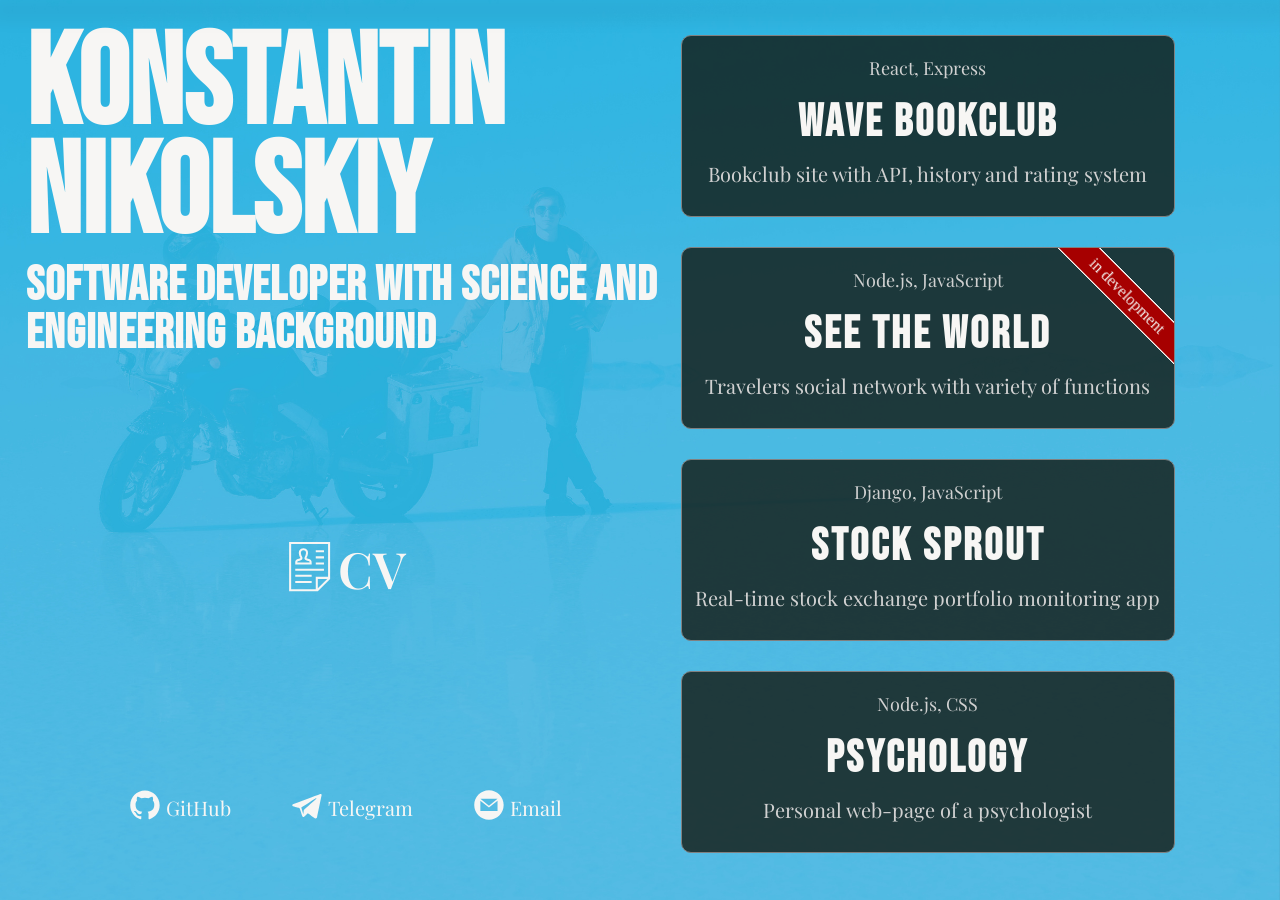
==== commit 34219681: "React Bookclub added" ====
--- a/index.html
+++ b/index.html
@@ -52,6 +52,55 @@
                 <div class="right-column">
                     <div class="flex-column-container">
 
+                        <article class="project-card books">
+                            <div class="flex-column project-card__content" data-name="books">
+                                <!-- spinner for loading -->
+                                <div class="flex-container spinner">
+                                    <div class="flex-column">
+                                        <h2>Wave Bookclub</h2>
+                                        <div class="server-text">Waking up the server...</div>
+                                    </div>
+                                    <div class="lds-dual-ring"></div>
+                                </div>
+                                <!-- visible part in collapsed form --- top part in expanded form -->
+                                <div class="flex-column projectDesc-container">
+                                    <div class="projectDesc__small-text">React, Express</div>
+                                    <h2 class="projectDesc__big-text">Wave Bookclub</h2>
+                                    <div class="projectDesc__medium-text">Bookclub site with API, history and rating system</div>
+                                </div>
+                                <!-- Details in expanded form -->
+                                <div class="flex-column ExpandedCardContent">
+                                    <div class="flex-column features-container books">
+                                        <p> - Create bookclubs </p>
+                                        <p> - Use API to find book information </p>
+                                        <p> - Create reading lists and rate books </p>
+                                        <p> - Keep track of your reading history </p>
+                                    </div>
+                                    <div class="flex linkContainer">
+                                        <a class="flex projectLink books" href="https://wave-bookclub-react.vercel.app/">
+                                            <svg viewBox="-1 -1 30 30" class="svg-project">
+                                                <path d="M22 24h-17c-1.657 0-3-1.343-3-3v-18c0-1.657 1.343-3 3-3h17v24zm-2-4h-14.505c-1.375 0-1.375 2 0 2h14.505v-2zm0-18h-3v9l-2-1.547-2 1.547v-9h-8v16h15v-16z"/></svg>
+                                            </svg>
+                                            <span>React</span>
+                                        </a>
+                                        <a class="flex projectLink books" href="https://wave-bookclub.onrender.com/">
+                                            <svg viewBox="-1 -1 30 30" class="svg-project">
+                                                <path d="M22 24h-17c-1.657 0-3-1.343-3-3v-18c0-1.657 1.343-3 3-3h17v24zm-2-4h-14.505c-1.375 0-1.375 2 0 2h14.505v-2zm0-18h-3v9l-2-1.547-2 1.547v-9h-8v16h15v-16z"/></svg>
+                                            </svg>
+                                            <span>Vanilla</span>
+                                        </a>
+                                        <a class="flex projectLink books" href="https://github.com/Javier-Nieves/Wave-bookclub.git">
+                                            <svg viewBox="-1 -1 30 30" class="svg-project">
+                                                <path d="M12 .297c-6.63 0-12 5.373-12 12 0 5.303 3.438 9.8 8.205 11.385.6.113.82-.258.82-.577 0-.285-.01-1.04-.015-2.04-3.338.724-4.042-1.61-4.042-1.61C4.422 18.07 3.633 17.7 3.633 17.7c-1.087-.744.084-.729.084-.729 1.205.084 1.838 1.236 1.838 1.236 1.07 1.835 2.809 1.305 3.495.998.108-.776.417-1.305.76-1.605-2.665-.3-5.466-1.332-5.466-5.93 0-1.31.465-2.38 1.235-3.22-.135-.303-.54-1.523.105-3.176 0 0 1.005-.322 3.3 1.23.96-.267 1.98-.399 3-.405 1.02.006 2.04.138 3 .405 2.28-1.552 3.285-1.23 3.285-1.23.645 1.653.24 2.873.12 3.176.765.84 1.23 1.91 1.23 3.22 0 4.61-2.805 5.625-5.475 5.92.42.36.81 1.096.81 2.22 0 1.606-.015 2.896-.015 3.286 0 .315.21.69.825.57C20.565 22.092 24 17.592 24 12.297c0-6.627-5.373-12-12-12">
+                                                </path>
+                                            </svg>
+                                            <span>Code</span>
+                                        </a>
+                                    </div>
+                                </div>
+                            </div>
+                        </article>
+
                         <article class="project-card world">
                             <div class="dev-ribbon">in development</div>
                             <div class="flex-column project-card__content" data-name="world">
@@ -73,57 +122,14 @@
                                         <p> - JSON web tokens authentification</p>
                                         <p> - External modules for email and map features </p>
                                     </div>
-                                    <div class="flex linkContainer" style="gap:3vw">
-                                        <a class="flex projectLink world" href="https://seetheworld.onrender.com/">
+                                    <div class="flex linkContainer">
+                                        <a class="flex projectLink world" href="https://see-the-world-416907.lm.r.appspot.com/">
                                             <svg viewBox="-1 -1 30 30" class="svg-project">
                                                 <path d="M12 0c-6.627 0-12 5.373-12 12s5.373 12 12 12 12-5.373 12-12-5.373-12-12-12zm9.567 9.098c-.059-.058-.127-.108-.206-.138-.258-.101-1.35.603-1.515.256-.108-.231-.327.148-.578.008-.121-.067-.459-.52-.611-.465-.312.112.479.974.694 1.087.203-.154.86-.469 1.002-.039.271.812-.745 1.702-1.264 2.171-.775.702-.63-.454-1.159-.86-.277-.213-.274-.667-.555-.824-.125-.071-.7-.732-.694-.821l-.017.167c-.095.072-.297-.27-.319-.325 0 .298.485.772.646 1.011.273.409.42 1.005.756 1.339.179.18.866.923 1.045.908l.921-.437c.649.154-1.531 3.237-1.738 3.619-.171.321.139 1.112.114 1.49-.029.437-.374.579-.7.817-.35.255-.268.752-.562.934-.521.321-.897 1.366-1.639 1.361-.219-.001-1.151.364-1.273.007-.095-.258-.223-.455-.356-.71-.131-.25-.015-.51-.175-.731-.11-.154-.479-.502-.513-.684-.002-.157.118-.632.283-.715.231-.118.044-.462.016-.663-.048-.357-.27-.652-.535-.859-.393-.302-.189-.542-.098-.974 0-.206-.126-.476-.402-.396-.57.166-.396-.445-.812-.417-.299.021-.543.211-.821.295-.349.104-.707-.083-1.053-.126-1.421-.179-1.885-1.804-1.514-2.976.037-.192-.115-.547-.048-.696.159-.352.485-.752.768-1.021.16-.152.365-.113.553-.231.29-.182.294-.558.578-.789.404-.328.956-.321 1.482-.392.281-.037 1.35-.268 1.518-.06 0 .039.193.611-.019.578.438.023 1.061.756 1.476.585.213-.089.135-.744.573-.427.265.19 1.45.275 1.696.07.152-.125.236-.939.053-1.031.117.116-.618.125-.686.099-.122-.044-.235.115-.43.025.117.055-.651-.358-.22-.674-.181.132-.349-.037-.544.109-.135.109.062.181-.13.277-.305.155-.535-.53-.649-.607-.118-.077-1.024-.713-.777-.298l.797.793c-.04.026-.209-.289-.209-.059.053-.136.02.585-.105.35-.056-.09.091-.14.006-.271 0-.085-.23-.169-.275-.228-.126-.157-.462-.502-.644-.585-.05-.024-.771.088-.832.111-.071.099-.131.203-.181.314-.149.055-.29.127-.423.216l-.159.356c-.068.061-.772.294-.776.303.03-.076-.492-.172-.457-.324.038-.167.215-.687.169-.877-.048-.199 1.085.287 1.158-.238.029-.227.047-.492-.316-.531.069.008.702-.249.807-.364.148-.169.486-.447.731-.447.286 0 .225-.417.356-.622.133.053-.071.38.088.512-.01-.104.45.057.494.033.105-.056.691-.023.601-.299-.101-.28.052-.197.183-.255-.02.008.248-.458.363-.456-.104-.089-.398.112-.516.103-.308-.024-.177-.525-.061-.672.09-.116-.246-.258-.25-.036-.006.332-.314.633-.243 1.075.109.666-.743-.161-.816-.115-.283.172-.515-.216-.368-.449.149-.238.51-.226.659-.48.104-.179.227-.389.388-.524.541-.454.689-.091 1.229-.042.526.048.178.125.105.327-.07.192.289.261.413.1.071-.092.232-.326.301-.499.07-.175.578-.2.527-.365 2.72 1.148 4.827 3.465 5.694 6.318zm-11.113-3.779l.068-.087.073-.019c.042-.034.086-.118.151-.104.043.009.146.095.111.148-.037.054-.066-.049-.081.101-.018.169-.188.167-.313.222-.087.037-.175-.018-.09-.104l.088-.108-.007-.049zm.442.245c.046-.045.138-.008.151-.094.014-.084.078-.178-.008-.335-.022-.042.116-.082.051-.137l-.109.032s.155-.668.364-.366l-.089.103c.135.134.172.47.215.687.127.066.324.078.098.192.117-.02-.618.314-.715.178-.072-.083.317-.139.307-.173-.004-.011-.317-.02-.265-.087zm1.43-3.547l-.356.326c-.36.298-1.28.883-1.793.705-.524-.18-1.647.667-1.826.673-.067.003.002-.641.36-.689-.141.021.993-.575 1.185-.805.678-.146 1.381-.227 2.104-.227l.326.017zm-5.086 1.19c.07.082.278.092-.026.288-.183.11-.377.809-.548.809-.51.223-.542-.439-1.109.413-.078.115-.395.158-.644.236.685-.688 1.468-1.279 2.327-1.746zm-5.24 8.793c0-.541.055-1.068.139-1.586l.292.185c.113.135.113.719.169.911.139.482.484.751.748 1.19.155.261.414.923.332 1.197.109-.179 1.081.824 1.259 1.033.418.492.74 1.088.061 1.574-.219.158.334 1.14.049 1.382l-.365.094c-.225.138-.235.397-.166.631-1.562-1.765-2.518-4.076-2.518-6.611zm14.347-5.823c.083-.01-.107.167-.107.167.033.256.222.396.581.527.437.157.038.455-.213.385-.139-.039-.854-.255-.879.025 0 .167-.679.001-.573-.175.073-.119.05-.387.186-.562.193-.255.38-.116.386.032-.001.394.398-.373.619-.399z"/></svg>
                                             </svg>
                                             <span>Site</span>
                                         </a>
                                         <a class="flex projectLink world" href="https://github.com/Javier-Nieves/See-the-World">
-                                            <svg viewBox="-1 -1 30 30" class="svg-project">
-                                                <path d="M12 .297c-6.63 0-12 5.373-12 12 0 5.303 3.438 9.8 8.205 11.385.6.113.82-.258.82-.577 0-.285-.01-1.04-.015-2.04-3.338.724-4.042-1.61-4.042-1.61C4.422 18.07 3.633 17.7 3.633 17.7c-1.087-.744.084-.729.084-.729 1.205.084 1.838 1.236 1.838 1.236 1.07 1.835 2.809 1.305 3.495.998.108-.776.417-1.305.76-1.605-2.665-.3-5.466-1.332-5.466-5.93 0-1.31.465-2.38 1.235-3.22-.135-.303-.54-1.523.105-3.176 0 0 1.005-.322 3.3 1.23.96-.267 1.98-.399 3-.405 1.02.006 2.04.138 3 .405 2.28-1.552 3.285-1.23 3.285-1.23.645 1.653.24 2.873.12 3.176.765.84 1.23 1.91 1.23 3.22 0 4.61-2.805 5.625-5.475 5.92.42.36.81 1.096.81 2.22 0 1.606-.015 2.896-.015 3.286 0 .315.21.69.825.57C20.565 22.092 24 17.592 24 12.297c0-6.627-5.373-12-12-12">
-                                                </path>
-                                            </svg>
-                                            <span>Code</span>
-                                        </a>
-                                    </div>
-                                </div>
-                            </div>
-                        </article>
-
-                        <article class="project-card books">
-                            <div class="flex-column project-card__content" data-name="books">
-                                <!-- spinner for loading -->
-                                <div class="flex-container spinner">
-                                    <div class="flex-column">
-                                        <h2>Wave Bookclub</h2>
-                                        <div class="server-text">Waking up the server...</div>
-                                    </div>
-                                    <div class="lds-dual-ring"></div>
-                                </div>
-                                <!-- visible part in collapsed form --- top part in expanded form -->
-                                <div class="flex-column projectDesc-container">
-                                    <div class="projectDesc__small-text">JavaScript, Django</div>
-                                    <h2 class="projectDesc__big-text">Wave Bookclub</h2>
-                                    <div class="projectDesc__medium-text">Bookclub site with API, history and rating system</div>
-                                </div>
-                                <!-- Details in expanded form -->
-                                <div class="flex-column ExpandedCardContent">
-                                    <div class="flex-column features-container books">
-                                        <p> - Create bookclubs </p>
-                                        <p> - Use API to find book information </p>
-                                        <p> - Create reading lists and rate books </p>
-                                        <p> - Keep track of your reading history </p>
-                                    </div>
-                                    <div class="flex linkContainer">
-                                        <a class="flex projectLink books" href="https://wave-bookclub.onrender.com/">
-                                            <svg viewBox="-1 -1 30 30" class="svg-project">
-                                                <path d="M22 24h-17c-1.657 0-3-1.343-3-3v-18c0-1.657 1.343-3 3-3h17v24zm-2-4h-14.505c-1.375 0-1.375 2 0 2h14.505v-2zm0-18h-3v9l-2-1.547-2 1.547v-9h-8v16h15v-16z"/></svg>
-                                            </svg>
-                                            <span>Site</span>
-                                        </a>
-                                        <a class="flex projectLink books" href="https://github.com/Javier-Nieves/Wave-bookclub.git">
                                             <svg viewBox="-1 -1 30 30" class="svg-project">
                                                 <path d="M12 .297c-6.63 0-12 5.373-12 12 0 5.303 3.438 9.8 8.205 11.385.6.113.82-.258.82-.577 0-.285-.01-1.04-.015-2.04-3.338.724-4.042-1.61-4.042-1.61C4.422 18.07 3.633 17.7 3.633 17.7c-1.087-.744.084-.729.084-.729 1.205.084 1.838 1.236 1.838 1.236 1.07 1.835 2.809 1.305 3.495.998.108-.776.417-1.305.76-1.605-2.665-.3-5.466-1.332-5.466-5.93 0-1.31.465-2.38 1.235-3.22-.135-.303-.54-1.523.105-3.176 0 0 1.005-.322 3.3 1.23.96-.267 1.98-.399 3-.405 1.02.006 2.04.138 3 .405 2.28-1.552 3.285-1.23 3.285-1.23.645 1.653.24 2.873.12 3.176.765.84 1.23 1.91 1.23 3.22 0 4.61-2.805 5.625-5.475 5.92.42.36.81 1.096.81 2.22 0 1.606-.015 2.896-.015 3.286 0 .315.21.69.825.57C20.565 22.092 24 17.592 24 12.297c0-6.627-5.373-12-12-12">
                                                 </path>
--- a/styles.css
+++ b/styles.css
@@ -1,14 +1,14 @@
 :root {
-  --title-font: 'Bebas Neue', sans-serif;
+  --title-font: "Bebas Neue", sans-serif;
   --right-column-margin: 45vw;
-  --white: #F7F6F4;
+  --white: #f7f6f4;
 }
 body {
   width: 100%;
   height: 100%;
   margin: 0;
   background-color: rgba(42, 42, 42, 0.98);
-  background-image: url('img/back8.jpeg');
+  background-image: url("img/back8.jpeg");
   background-size: cover;
 }
 .flex-column {
@@ -32,7 +32,8 @@
   padding: 10px;
   text-decoration: none;
 }
-.flex, .spinner {
+.flex,
+.spinner {
   display: flex;
   justify-content: center;
   align-items: center;
@@ -54,7 +55,8 @@
   gap: 30px;
   margin: 5% 0;
 }
-.left-column, .right-column {
+.left-column,
+.right-column {
   flex-direction: column;
 }
 .left-column {
@@ -103,7 +105,7 @@
   font-weight: 800;
   line-height: 0.85em;
 }
-.main__subtext{
+.main__subtext {
   font-size: 3em;
   font-family: var(--title-font);
   letter-spacing: 1px;
@@ -130,7 +132,7 @@
 .social-links > * {
   transition: all 0.5s ease-in-out;
 }
-.social-links > *:hover{
+.social-links > *:hover {
   text-decoration: none;
   transform: scale(1.05);
 }
@@ -144,10 +146,11 @@
   width: 2.3em;
   height: 2.3em;
 }
-.link-text-white, .CV-text {
+.link-text-white,
+.CV-text {
   color: var(--white);
   font-size: 20px;
-  font-family: 'Playfair Display', serif;
+  font-family: "Playfair Display", serif;
   font-weight: 400;
   text-decoration: none;
 }
@@ -171,7 +174,7 @@
 .spinner {
   display: none;
 }
-.spinner  > h2 {
+.spinner > h2 {
   font-size: 20px;
   margin-right: 10px;
 }
@@ -199,19 +202,20 @@
 .cv-container {
   align-items: flex-start;
 }
-.cv-left-part, .cv-right-part {
-display: flex;
-flex-direction: column;
-align-items: center;
-justify-content: center;
-gap: 10px;
-margin: 10px 0;
+.cv-left-part,
+.cv-right-part {
+  display: flex;
+  flex-direction: column;
+  align-items: center;
+  justify-content: center;
+  gap: 10px;
+  margin: 10px 0;
 }
 .cv-left-part {
   width: 30%;
 }
 .cv-right-part {
-flex: 1;
+  flex: 1;
 }
 .cv-right-part > * {
   width: 95%;
@@ -260,12 +264,14 @@
   justify-content: center;
   color: var(--white);
 }
-.bio-text, .job-block > *  {
+.bio-text,
+.job-block > * {
   font-size: 20px;
-  font-family: 'News Cycle', sans-serif;
+  font-family: "News Cycle", sans-serif;
   color: rgb(255, 238, 218);
 }
-.job-block, .uni-block {
+.job-block,
+.uni-block {
   display: flex;
   flex-direction: column;
   color: var(--white);
@@ -314,7 +320,7 @@
   flex-wrap: wrap;
   gap: 5px;
 }
-.cv-diploma{
+.cv-diploma {
   width: 48%;
   height: 100%;
 }
@@ -355,16 +361,20 @@
   transform: scale(1.03);
   box-shadow: 0 0 0 3px var(--white);
 }
-.appear1, .appear2, .appear3, .appear4, .appear5 {
+.appear1,
+.appear2,
+.appear3,
+.appear4,
+.appear5 {
   height: auto;
   transition: all 1.2s;
   padding: 0;
   opacity: 0;
-  transform:translateY(100px);
+  transform: translateY(100px);
 }
 .visible-cv {
   opacity: 1;
-  transform:translateY(0px);
+  transform: translateY(0px);
   padding: 10px;
 }
 
@@ -408,10 +418,12 @@
 .projectDesc__big-text {
   margin: 20px 0 15px 0;
 }
-.projectDesc__small-text, .projectDesc__medium-text, .features-container p {
+.projectDesc__small-text,
+.projectDesc__medium-text,
+.features-container p {
   padding: 0 5px;
   margin: 0;
-  font-family: 'Playfair Display', serif;
+  font-family: "Playfair Display", serif;
   color: rgb(209, 209, 209);
   transition: all 0.5s ease-in-out;
   text-align: center;
@@ -466,11 +478,11 @@
 }
 .projectLink span {
   font-size: 1.5em;
-  font-family: 'Playfair Display', serif;
+  font-family: "Playfair Display", serif;
   font-weight: 400;
 }
 .linkContainer {
-  gap:30px;
+  gap: 30px;
 }
 .ExpandedCardContent {
   /* display: none; */
@@ -493,9 +505,10 @@
   border-radius: 10px;
   padding: 15px;
   text-align: center;
-  font-family: 'Playfair Display', serif;
-}
-.svg-project, .svg-project-white {
+  font-family: "Playfair Display", serif;
+}
+.svg-project,
+.svg-project-white {
   fill: rgba(0, 0, 0, 0.65);
   width: 3em;
 }
@@ -527,37 +540,45 @@
   animation: shimmer 1s infinite alternate;
 }
 @keyframes shimmer {
-  1%, 18%, 22%, 25%, 53%, 57%, 99% {
-    text-shadow:
-      0 0 3px #fff,
-      0 0 13px #fff,
-      0 0 30px rgba(255, 247, 0, 0.862),
+  1%,
+  18%,
+  22%,
+  25%,
+  53%,
+  57%,
+  99% {
+    text-shadow: 0 0 3px #fff, 0 0 13px #fff, 0 0 30px rgba(255, 247, 0, 0.862),
       0 0 50px rgb(193, 207, 0);
-    box-shadow:
-    0 0 10px rgba(255, 255, 255, 0.3),
-    0 0 35px rgba(242, 255, 0, 0.2)
-  }
-  0%, 20%, 24%, 55%, 100% {       
+    box-shadow: 0 0 10px rgba(255, 255, 255, 0.3),
+      0 0 35px rgba(242, 255, 0, 0.2);
+  }
+  0%,
+  20%,
+  24%,
+  55%,
+  100% {
     text-shadow: none;
     box-shadow: none;
   }
 }
 
 /*! BOOKS  */
-.expanded.books{
+.expanded.books {
   background-image: url("img/books_back.jpg");
   background-position: center;
 }
 .books .svg-project {
   fill: var(--white);
 }
-.projectDesc__big-text.books, .projectDesc__small-text.books, 
-.projectDesc__medium-text.books, .books p {
+.projectDesc__big-text.books,
+.projectDesc__small-text.books,
+.projectDesc__medium-text.books,
+.books p {
   color: var(--white);
 }
 .projectDesc__big-text.books {
   letter-spacing: -3px;
-  font-family: 'Tangerine', cursive;
+  font-family: "Tangerine", cursive;
   font-size: 11em;
   font-weight: 700;
   margin-right: 30px;
@@ -568,7 +589,8 @@
 .projectDesc__small-text.books {
   font-size: 1.5em;
 }
-.features-container.books, .projectLink.books {
+.features-container.books,
+.projectLink.books {
   background-color: rgba(23, 15, 9, 0.9);
   color: var(--white);
 }
@@ -580,10 +602,13 @@
 .projectDesc-container {
   margin-bottom: 20px;
 }
-.projectLink.stocks, .features-container.stocks {
+.projectLink.stocks,
+.features-container.stocks {
   background-color: rgba(182, 138, 16, 0.9);
 }
-.projectDesc__big-text.stocks, .projectDesc__small-text.stocks, .projectDesc__medium-text.stocks {
+.projectDesc__big-text.stocks,
+.projectDesc__small-text.stocks,
+.projectDesc__medium-text.stocks {
   -webkit-text-stroke: 1px var(--white);
   -webkit-text-fill-color: rgb(203, 167, 21);
 }
@@ -609,15 +634,17 @@
 }
 
 /*! WORLD */
-.expanded.world{
+.expanded.world {
   background-image: url("img/world_back.jpg");
 }
 .projectLink.world {
   background-color: rgba(221, 219, 219, 0.9);
 }
-.projectDesc__big-text.world, .projectDesc__small-text.world, 
-.projectDesc__medium-text.world, .world p {
-  color: #1D1C13;
+.projectDesc__big-text.world,
+.projectDesc__small-text.world,
+.projectDesc__medium-text.world,
+.world p {
+  color: #1d1c13;
 }
 .projectDesc__small-text.world {
   font-size: 1.5em;
@@ -629,21 +656,21 @@
   font-size: 7em;
   margin: 25px 0;
   letter-spacing: -3px;
-  font-family: 'Russo One', sans-serif;
+  font-family: "Russo One", sans-serif;
 }
 .features-container.world {
   background-color: rgba(221, 219, 219, 0.9);
 }
 
-
 /*! PSYCHOLOGY */
-.expanded.psychology{
+.expanded.psychology {
   background-image: url("img/psycho_back.jpeg");
 }
 .projectLink.psychology {
   background-color: rgba(221, 219, 219, 0.9);
 }
-.projectDesc__big-text.psychology, .projectDesc__small-text.psychology, 
+.projectDesc__big-text.psychology,
+.projectDesc__small-text.psychology,
 .projectDesc__medium-text.psychology {
   color: rgb(56, 99, 26);
 }
@@ -663,12 +690,13 @@
   -webkit-text-fill-color: transparent;
   margin: 25px 0;
   letter-spacing: -3px;
-  font-family: 'Philosopher', sans-serif;
+  font-family: "Philosopher", sans-serif;
   font-weight: 700;
   font-size: 7em;
   height: 120px;
 }
-.features-container.psychology, .projectLink.psychology {
+.features-container.psychology,
+.projectLink.psychology {
   background-color: rgba(135, 179, 17, 0.7);
 }
 .psychology img {
@@ -705,12 +733,12 @@
 
 /*! Tablets */
 /* small iPad (landscape)*/
-@media screen and (max-width: 1050px) and (orientation: landscape){
+@media screen and (max-width: 1050px) and (orientation: landscape) {
   #name {
     font-size: 6em;
   }
   .projectDesc__small-text {
-    font-size: 13px;
+    font-size: 15px;
   }
   .projectDesc__medium-text {
     font-size: 15px;
@@ -720,7 +748,7 @@
   }
 }
 /* normal iPad (landscape) */
-@media screen and (max-width: 1200px) and (min-width: 1050px) and (orientation: landscape){
+@media screen and (max-width: 1200px) and (min-width: 1050px) and (orientation: landscape) {
   #name {
     font-size: 7em;
   }
@@ -735,7 +763,7 @@
   }
 }
 /* iPad PRO (landscape) */
-@media screen and (max-width: 1400px) and (min-width: 1200px) and (orientation: landscape){
+@media screen and (max-width: 1400px) and (min-width: 1200px) and (orientation: landscape) {
   #name {
     font-size: 8em;
   }
@@ -836,8 +864,20 @@
     padding-left: 0;
     width: 100%;
   }
-  .CV-btn, .social-links {
+  .CV-btn,
+  .social-links {
     display: none;
+  }
+  /* .CV-background {
+    background-size: auto 900px;
+  } */
+  #diplomaModal {
+    width: 90%;
+    border-radius: 10px;
+    padding: 0;
+  }
+  .modal-img {
+    width: 100%;
   }
   .right-column {
     margin-left: 0;
@@ -855,7 +895,8 @@
   .main__subtext {
     font-size: 1.6em;
   }
-  .ExpandedCardContent, .features-container {
+  .ExpandedCardContent,
+  .features-container {
     width: 93%;
   }
   .projectDesc__small-text {
@@ -867,12 +908,16 @@
   .projectDesc__big-text {
     font-size: 40px;
   }
-  .projectDesc__small-text.world, .projectDesc__small-text.books, 
-  .projectDesc__small-text.stocks, .projectDesc__small-text.psychology {
+  .projectDesc__small-text.world,
+  .projectDesc__small-text.books,
+  .projectDesc__small-text.stocks,
+  .projectDesc__small-text.psychology {
     font-size: 16px;
   }
-  .projectDesc__medium-text.world, .projectDesc__medium-text.books,
-  .projectDesc__medium-text.stocks, .projectDesc__medium-text.psychology {
+  .projectDesc__medium-text.world,
+  .projectDesc__medium-text.books,
+  .projectDesc__medium-text.stocks,
+  .projectDesc__medium-text.psychology {
     font-size: 16px;
   }
   .projectDesc__big-text.world {
@@ -885,7 +930,8 @@
     height: 55px;
     width: 235px;
   }
-  .projectDesc__big-text.books, .projectDesc__big-text.stocks {
+  .projectDesc__big-text.books,
+  .projectDesc__big-text.stocks {
     font-size: 5em;
     margin-top: 15px;
   }
@@ -895,11 +941,13 @@
   .projectLink span {
     font-size: 1em;
   }
-  .svg-project, .svg-project-white {
+  .svg-project,
+  .svg-project-white {
     width: 2em;
   }
   /* CV page */
-  .back-arrow, .appear1 {
+  .back-arrow,
+  .appear1 {
     display: none;
   }
   .cv-container {
@@ -907,11 +955,12 @@
     align-items: center;
     margin-top: 10px;
   }
-  .cv-left-part, .cv-right-part {
+  .cv-left-part,
+  .cv-right-part {
     width: 95%;
     margin: 0;
   }
   .cv-left-part > * {
     margin-left: 0;
   }
-}+}
